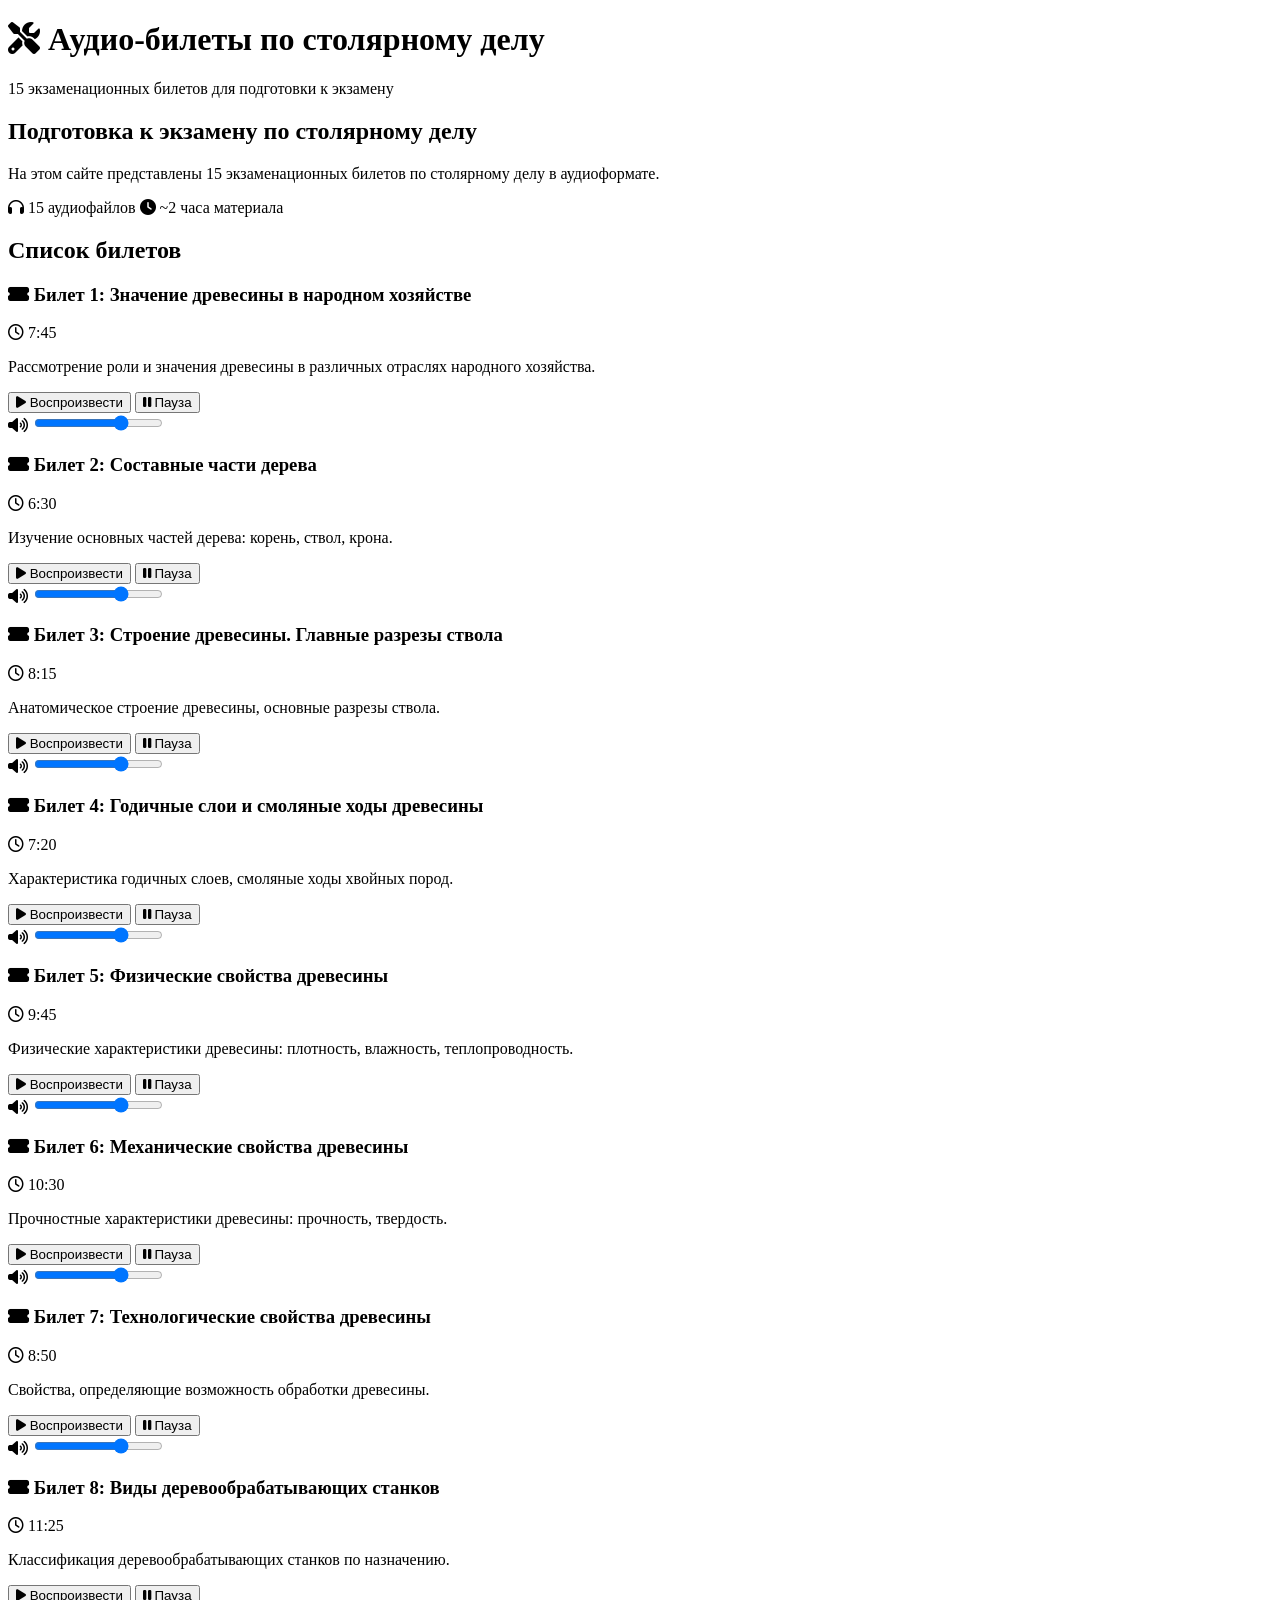
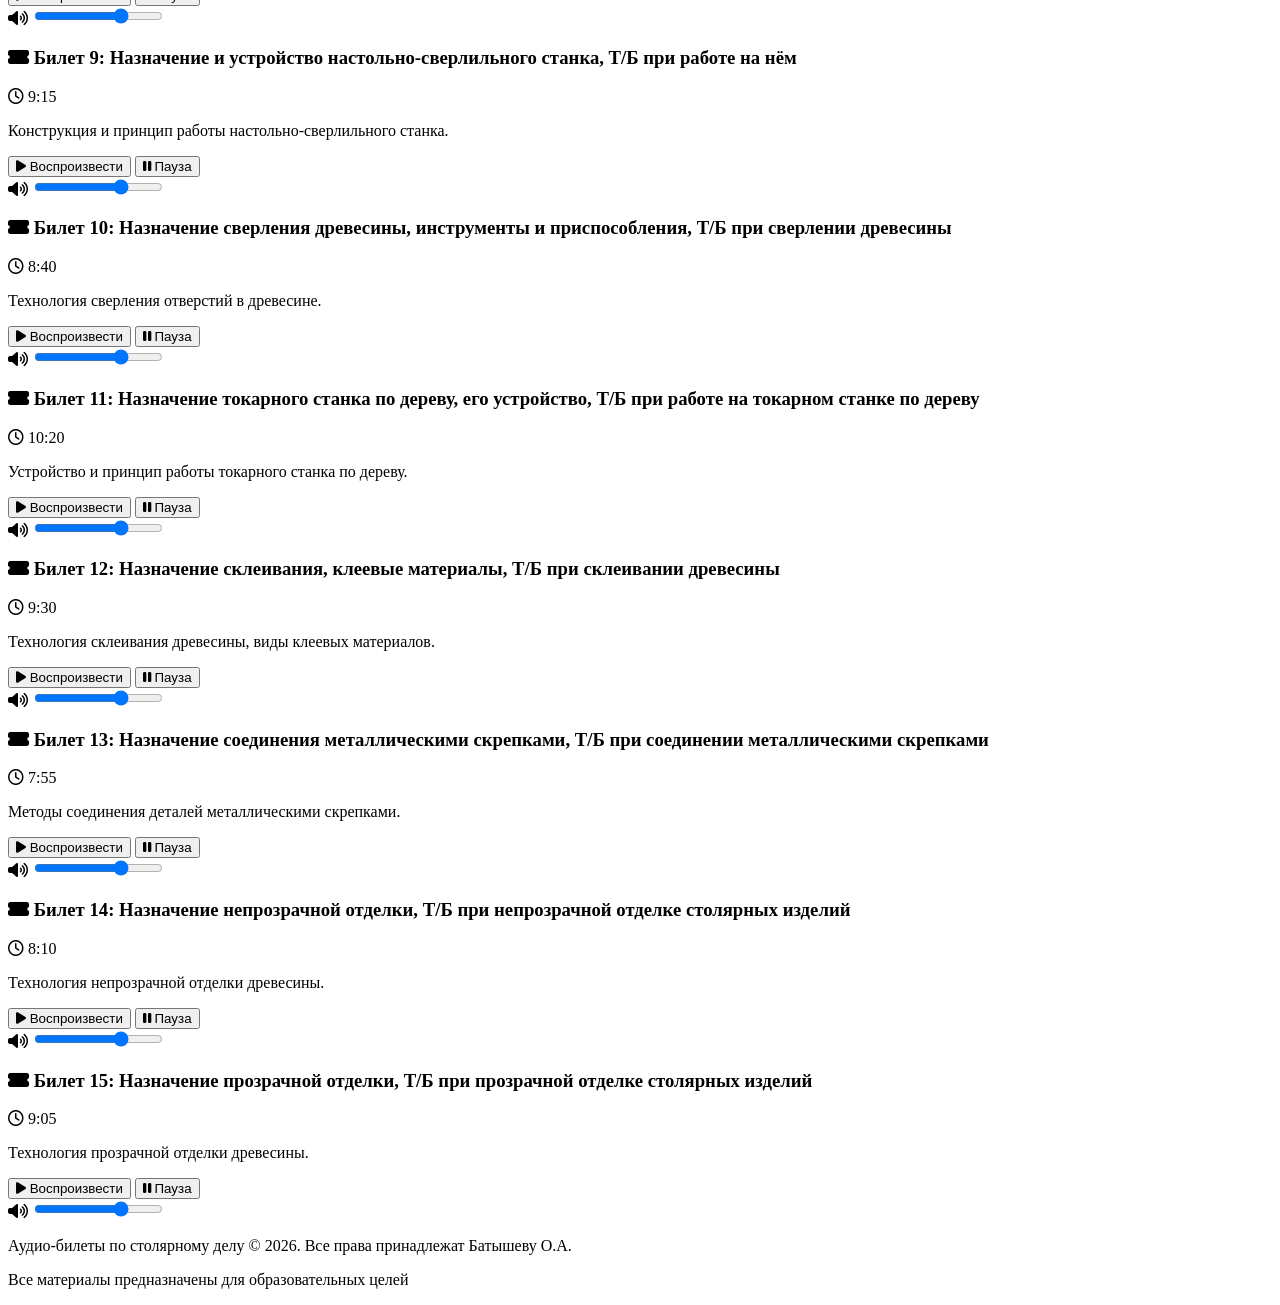
==== audio_site/index.html @ 715e71ae "Update index.html" ====
<!DOCTYPE html>
<html lang="ru">
<head>
    <meta charset="UTF-8">
    <meta name="viewport" content="width=device-width, initial-scale=1.0">
    <title>Аудио-билеты по столярному делу</title>
    <link rel="stylesheet" href="..css/style.css">
    <link rel="stylesheet" href="https://cdnjs.cloudflare.com/ajax/libs/font-awesome/6.4.0/css/all.min.css">
</head>
<body class="audio-page">
    <div class="container">
        <header>
            <h1><i class="fas fa-tools"></i> Аудио-билеты по столярному делу</h1>
            <p>15 экзаменационных билетов для подготовки к экзамену</p>
        </header>

        <main>
            <section class="intro">
                <h2>Подготовка к экзамену по столярному делу</h2>
                <p>На этом сайте представлены 15 экзаменационных билетов по столярному делу в аудиоформате.</p>
                <div class="stats">
                    <span><i class="fas fa-headphones"></i> 15 аудиофайлов</span>
                    <span><i class="fas fa-clock"></i> ~2 часа материала</span>
                </div>
            </section>

            <section class="tickets-list">
                <h2>Список билетов</h2>
                <div id="tickets-container">
                    <!-- Билеты будут загружены через JavaScript -->
                </div>
            </section>
        </main>

        <footer>
            <p>Аудио-билеты по столярному делу &copy; 2026. Все права принадлежат Батышеву О.А.</p>
            <p>Все материалы предназначены для образовательных целей</p>
        </footer>
    </div>

    <script src="js/main.js"></script>
</body>
</html>
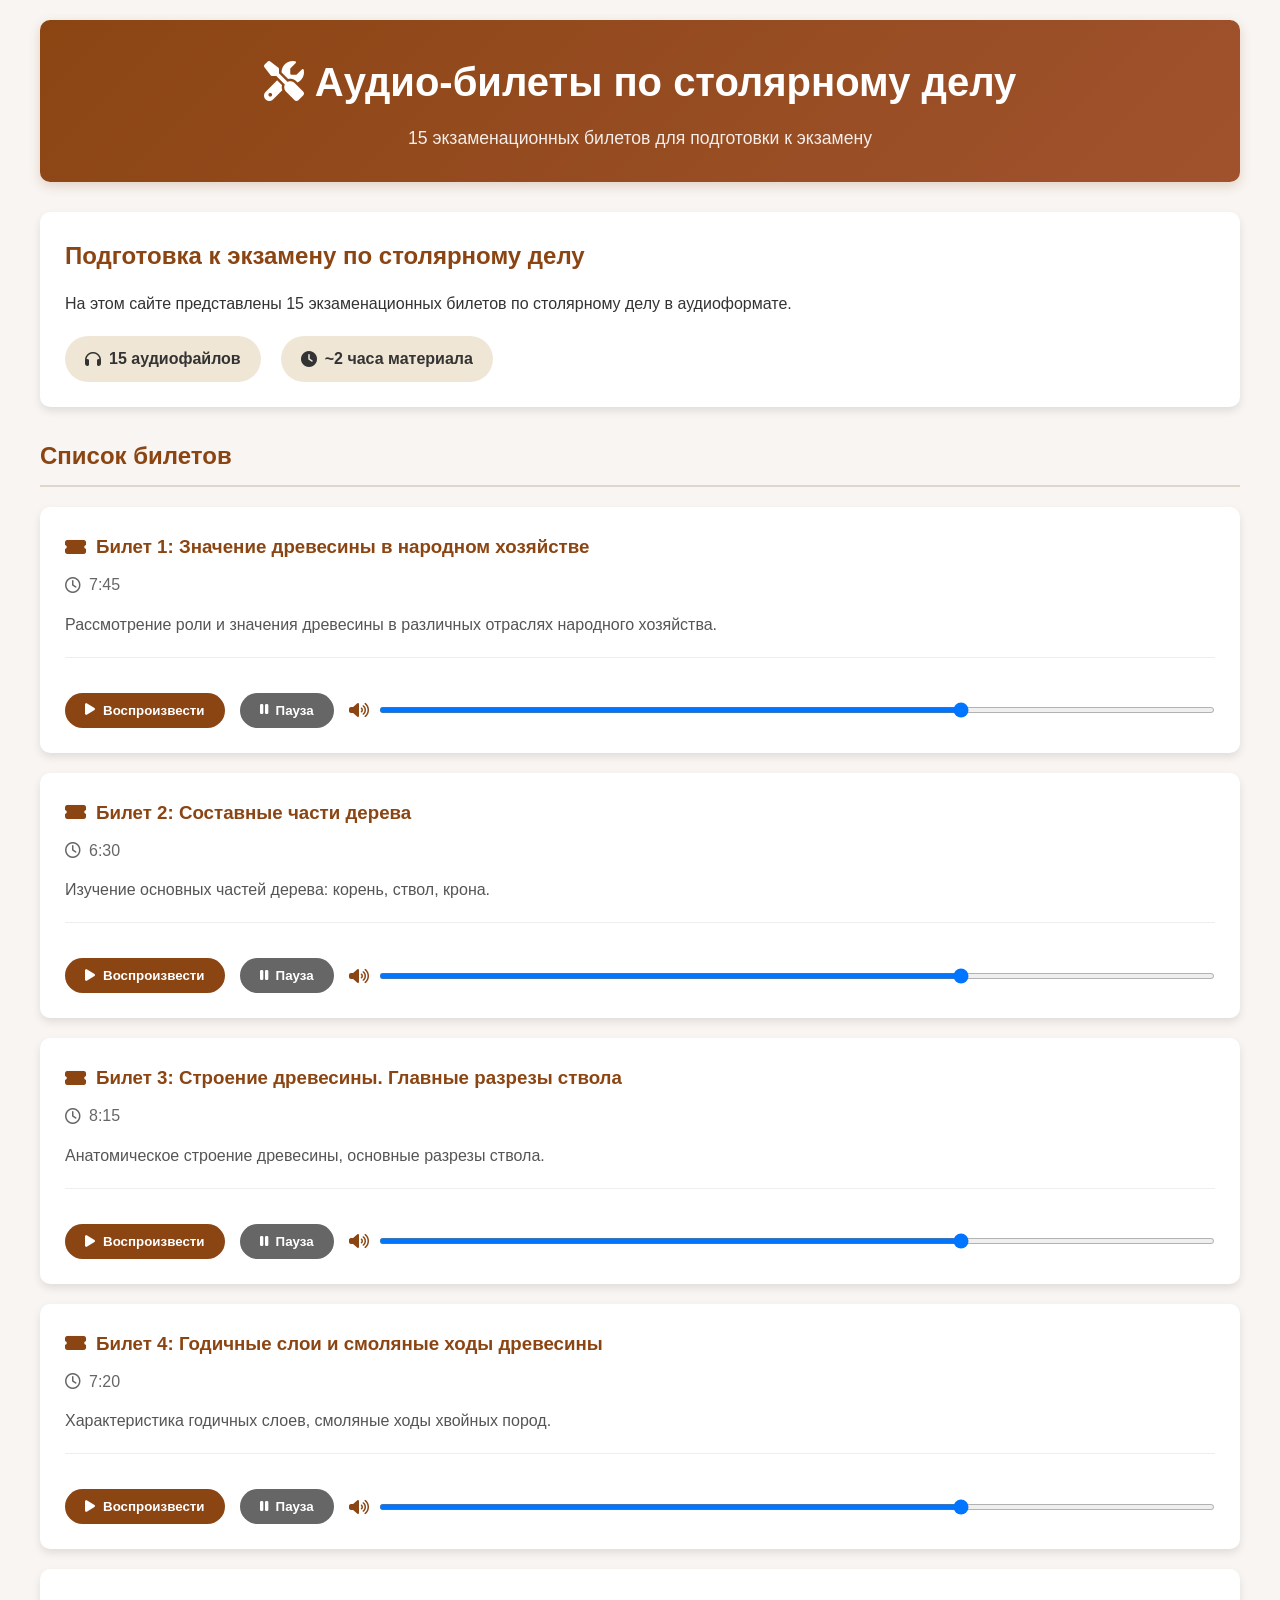
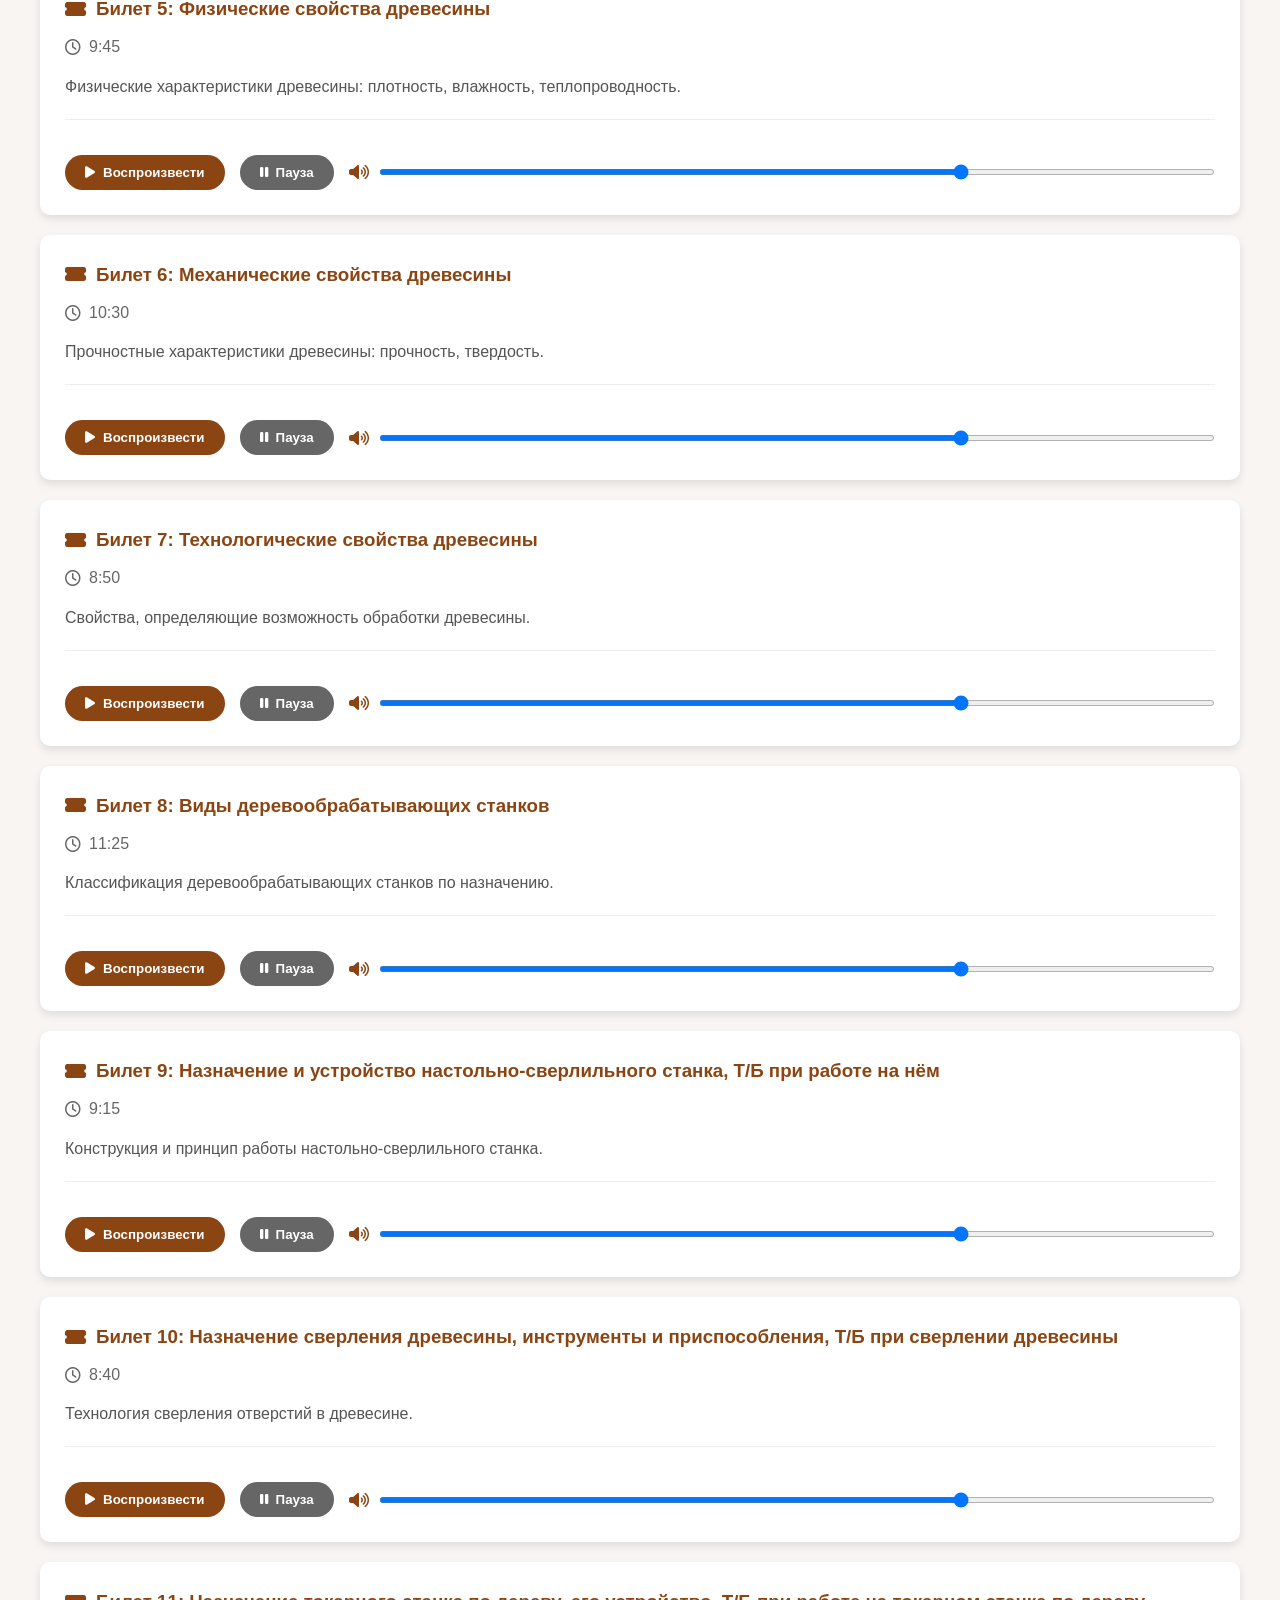
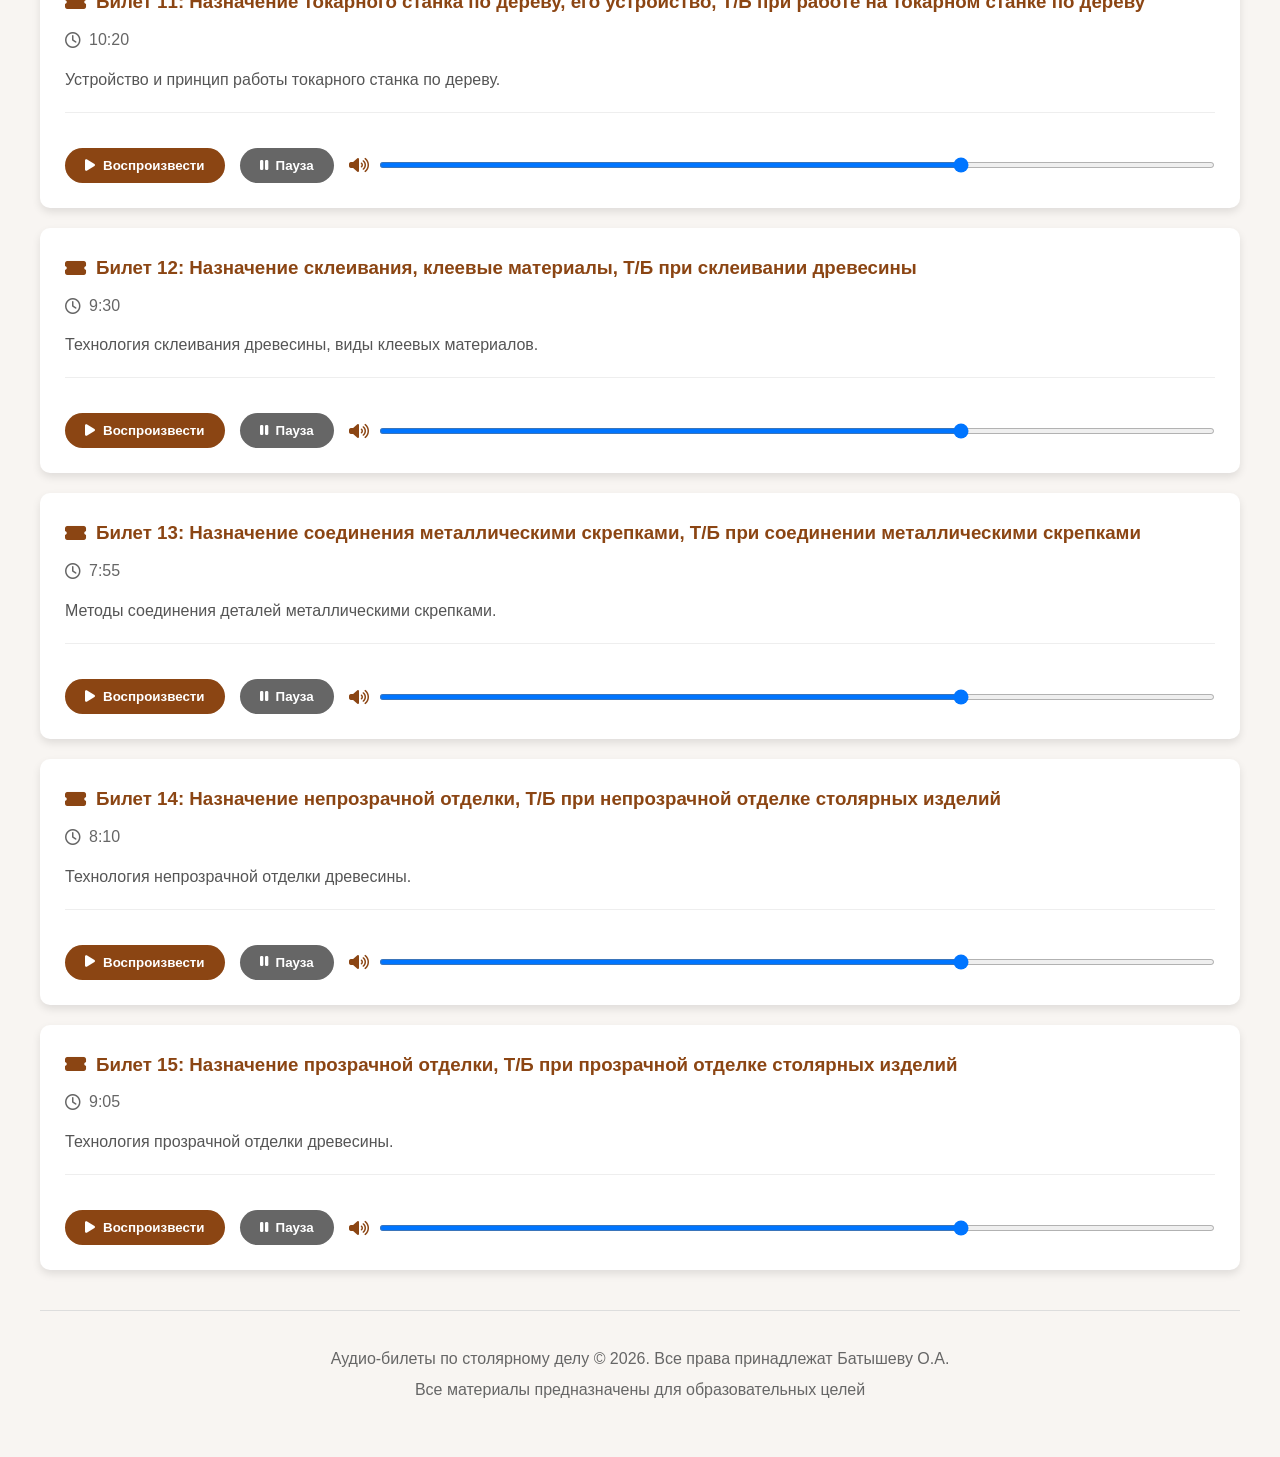
==== commit 32f962dc: "Update index.html" ====
--- a/audio_site/index.html
+++ b/audio_site/index.html
@@ -4,10 +4,10 @@
     <meta charset="UTF-8">
     <meta name="viewport" content="width=device-width, initial-scale=1.0">
     <title>Аудио-билеты по столярному делу</title>
-    <link rel="stylesheet" href="..css/style.css">
+    <link rel="stylesheet" href="css/style.css">
     <link rel="stylesheet" href="https://cdnjs.cloudflare.com/ajax/libs/font-awesome/6.4.0/css/all.min.css">
 </head>
-<body class="audio-page">
+<body>
     <div class="container">
         <header>
             <h1><i class="fas fa-tools"></i> Аудио-билеты по столярному делу</h1>
--- a/audio_site/css/style.css
+++ b/audio_site/css/style.css
@@ -0,0 +1,209 @@
+/* Основные стили */
+* {
+    margin: 0;
+    padding: 0;
+    box-sizing: border-box;
+}
+
+body {
+    font-family: 'Segoe UI', Tahoma, Geneva, Verdana, sans-serif;
+    line-height: 1.6;
+    color: #333;
+    background-color: #f8f5f2;
+    padding: 20px;
+}
+
+.container {
+    max-width: 1200px;
+    margin: 0 auto;
+}
+
+/* Шапка */
+header {
+    text-align: center;
+    background: linear-gradient(135deg, #8B4513, #A0522D);
+    color: white;
+    padding: 30px;
+    border-radius: 10px;
+    margin-bottom: 30px;
+    box-shadow: 0 4px 12px rgba(139, 69, 19, 0.2);
+}
+
+header h1 {
+    font-size: 2.5rem;
+    margin-bottom: 10px;
+}
+
+header p {
+    font-size: 1.1rem;
+    opacity: 0.9;
+}
+
+/* Введение */
+.intro {
+    background: white;
+    padding: 25px;
+    border-radius: 10px;
+    margin-bottom: 30px;
+    box-shadow: 0 4px 8px rgba(0,0,0,0.1);
+}
+
+.intro h2 {
+    color: #8B4513;
+    margin-bottom: 15px;
+}
+
+.stats {
+    display: flex;
+    gap: 20px;
+    margin-top: 20px;
+}
+
+.stats span {
+    background: #f0e6d6;
+    padding: 10px 20px;
+    border-radius: 50px;
+    display: flex;
+    align-items: center;
+    gap: 8px;
+    font-weight: 600;
+}
+
+/* Список билетов */
+.tickets-list h2 {
+    color: #8B4513;
+    margin-bottom: 20px;
+    padding-bottom: 10px;
+    border-bottom: 2px solid #e0d6cc;
+}
+
+.ticket {
+    background: white;
+    border-radius: 10px;
+    padding: 25px;
+    margin-bottom: 20px;
+    box-shadow: 0 4px 8px rgba(0,0,0,0.1);
+    transition: transform 0.3s, box-shadow 0.3s;
+}
+
+.ticket:hover {
+    transform: translateY(-5px);
+    box-shadow: 0 6px 15px rgba(0,0,0,0.15);
+}
+
+.ticket h3 {
+    color: #8B4513;
+    margin-bottom: 10px;
+    display: flex;
+    align-items: center;
+    gap: 10px;
+}
+
+.ticket .duration {
+    color: #666;
+    margin-bottom: 15px;
+    display: flex;
+    align-items: center;
+    gap: 8px;
+}
+
+.ticket p {
+    color: #555;
+    margin-bottom: 20px;
+    line-height: 1.5;
+}
+
+/* Аудиоплеер */
+.audio-player {
+    margin-top: 20px;
+    padding-top: 20px;
+    border-top: 1px solid #eee;
+}
+
+audio {
+    width: 100%;
+    border-radius: 5px;
+}
+
+/* Контролы */
+.controls {
+    display: flex;
+    gap: 15px;
+    margin-top: 15px;
+    flex-wrap: wrap;
+}
+
+.control-btn {
+    padding: 10px 20px;
+    border: none;
+    border-radius: 50px;
+    background: #8B4513;
+    color: white;
+    cursor: pointer;
+    display: flex;
+    align-items: center;
+    gap: 8px;
+    font-weight: 600;
+    transition: background 0.3s;
+}
+
+.control-btn:hover {
+    background: #A0522D;
+}
+
+.control-btn.pause {
+    background: #666;
+}
+
+.volume-control {
+    display: flex;
+    align-items: center;
+    gap: 10px;
+    flex: 1;
+    min-width: 200px;
+}
+
+.volume-control i {
+    color: #8B4513;
+}
+
+.volume-control input {
+    flex: 1;
+    height: 6px;
+    border-radius: 3px;
+    background: #e0e0e0;
+    outline: none;
+}
+
+/* Футер */
+footer {
+    text-align: center;
+    padding: 30px;
+    margin-top: 40px;
+    color: #666;
+    border-top: 1px solid #ddd;
+}
+
+footer p {
+    margin: 5px 0;
+}
+
+/* Адаптивность */
+@media (max-width: 768px) {
+    header h1 {
+        font-size: 2rem;
+    }
+    
+    .stats {
+        flex-direction: column;
+        gap: 10px;
+    }
+    
+    .controls {
+        flex-direction: column;
+    }
+    
+    .volume-control {
+        width: 100%;
+    }
+}
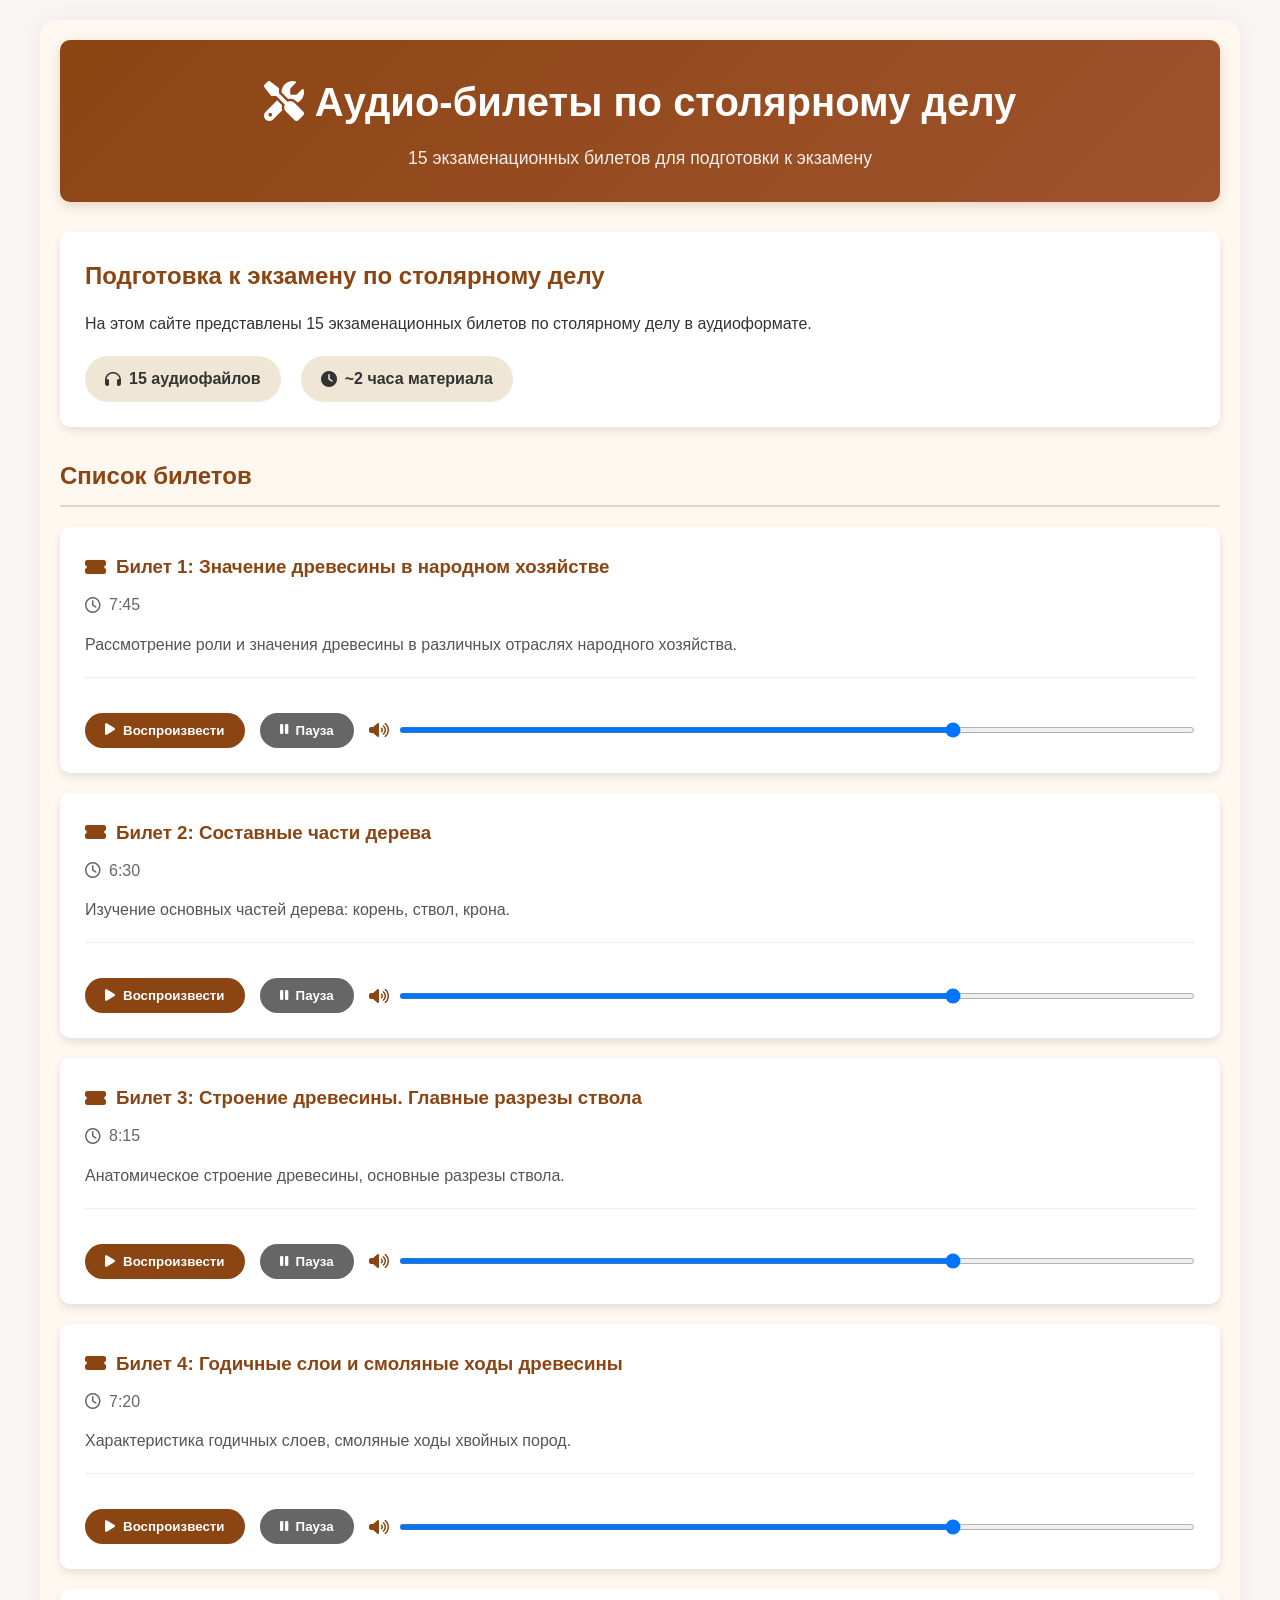
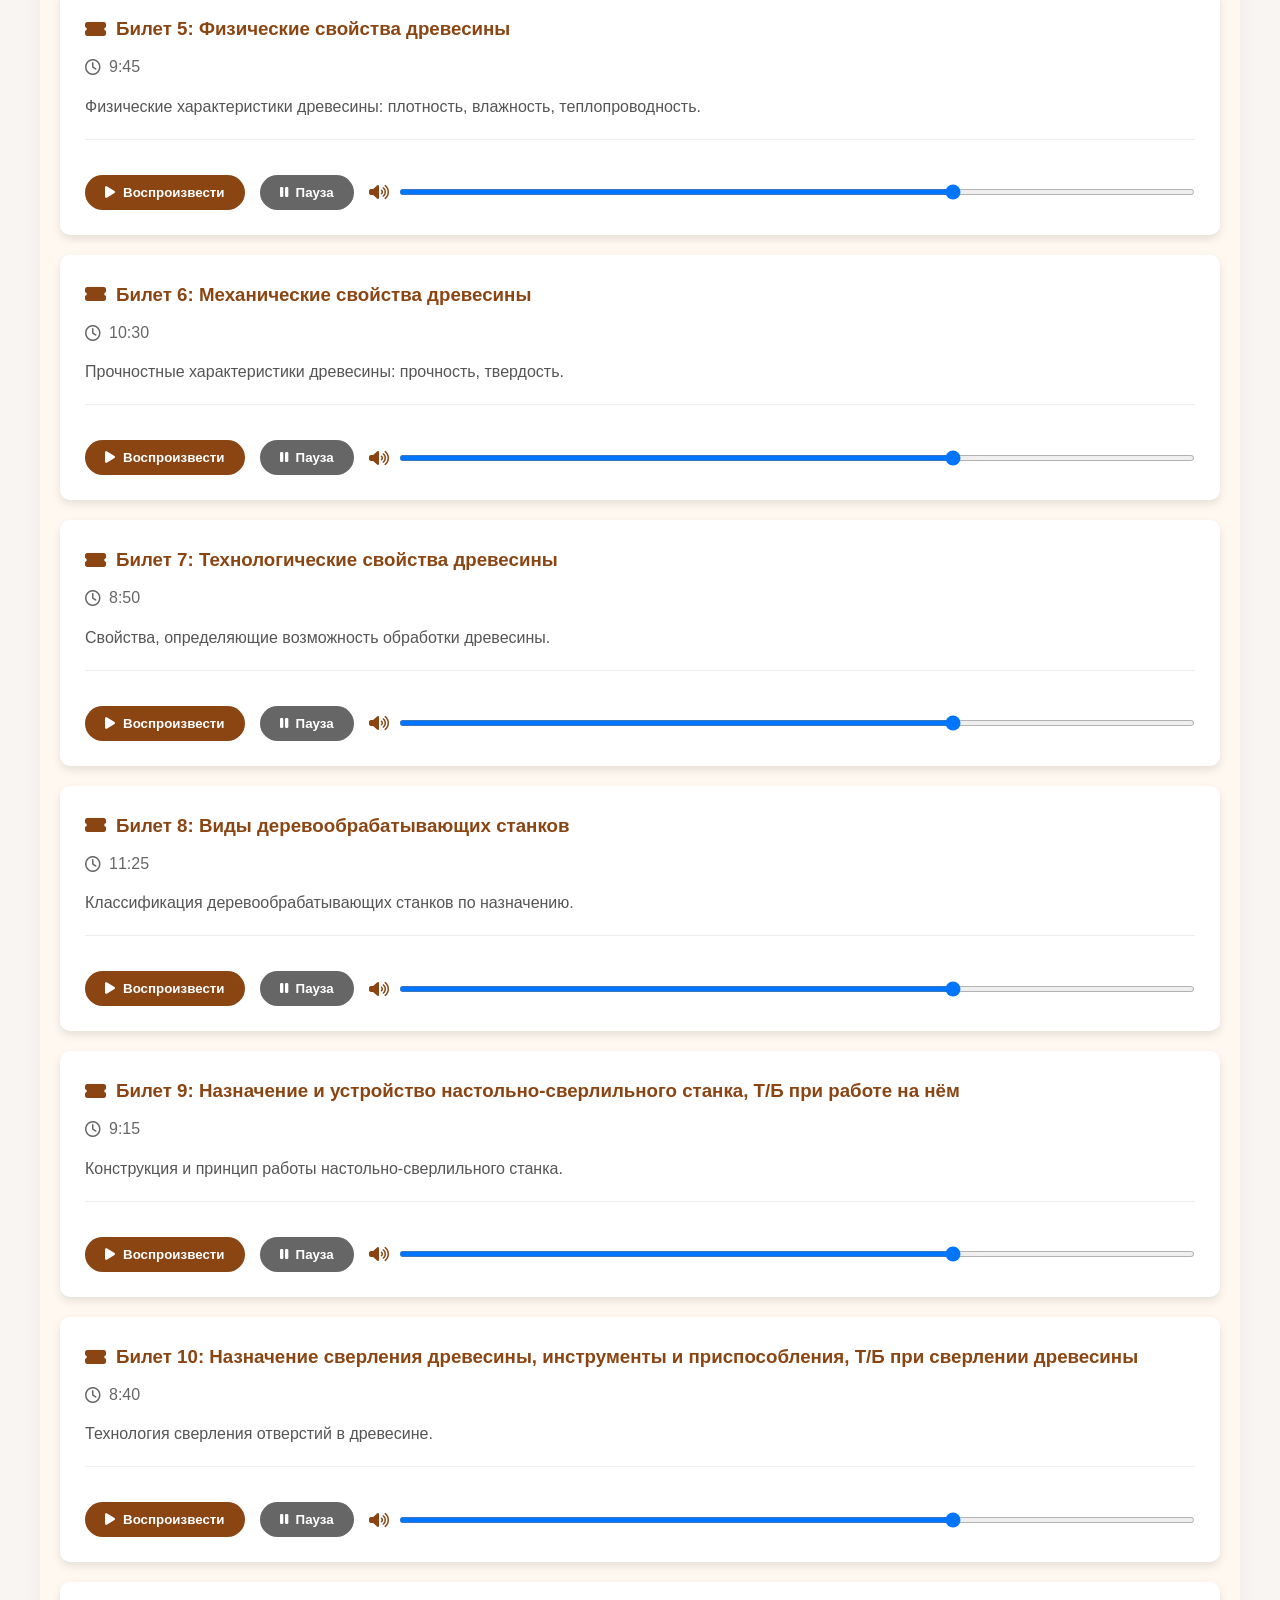
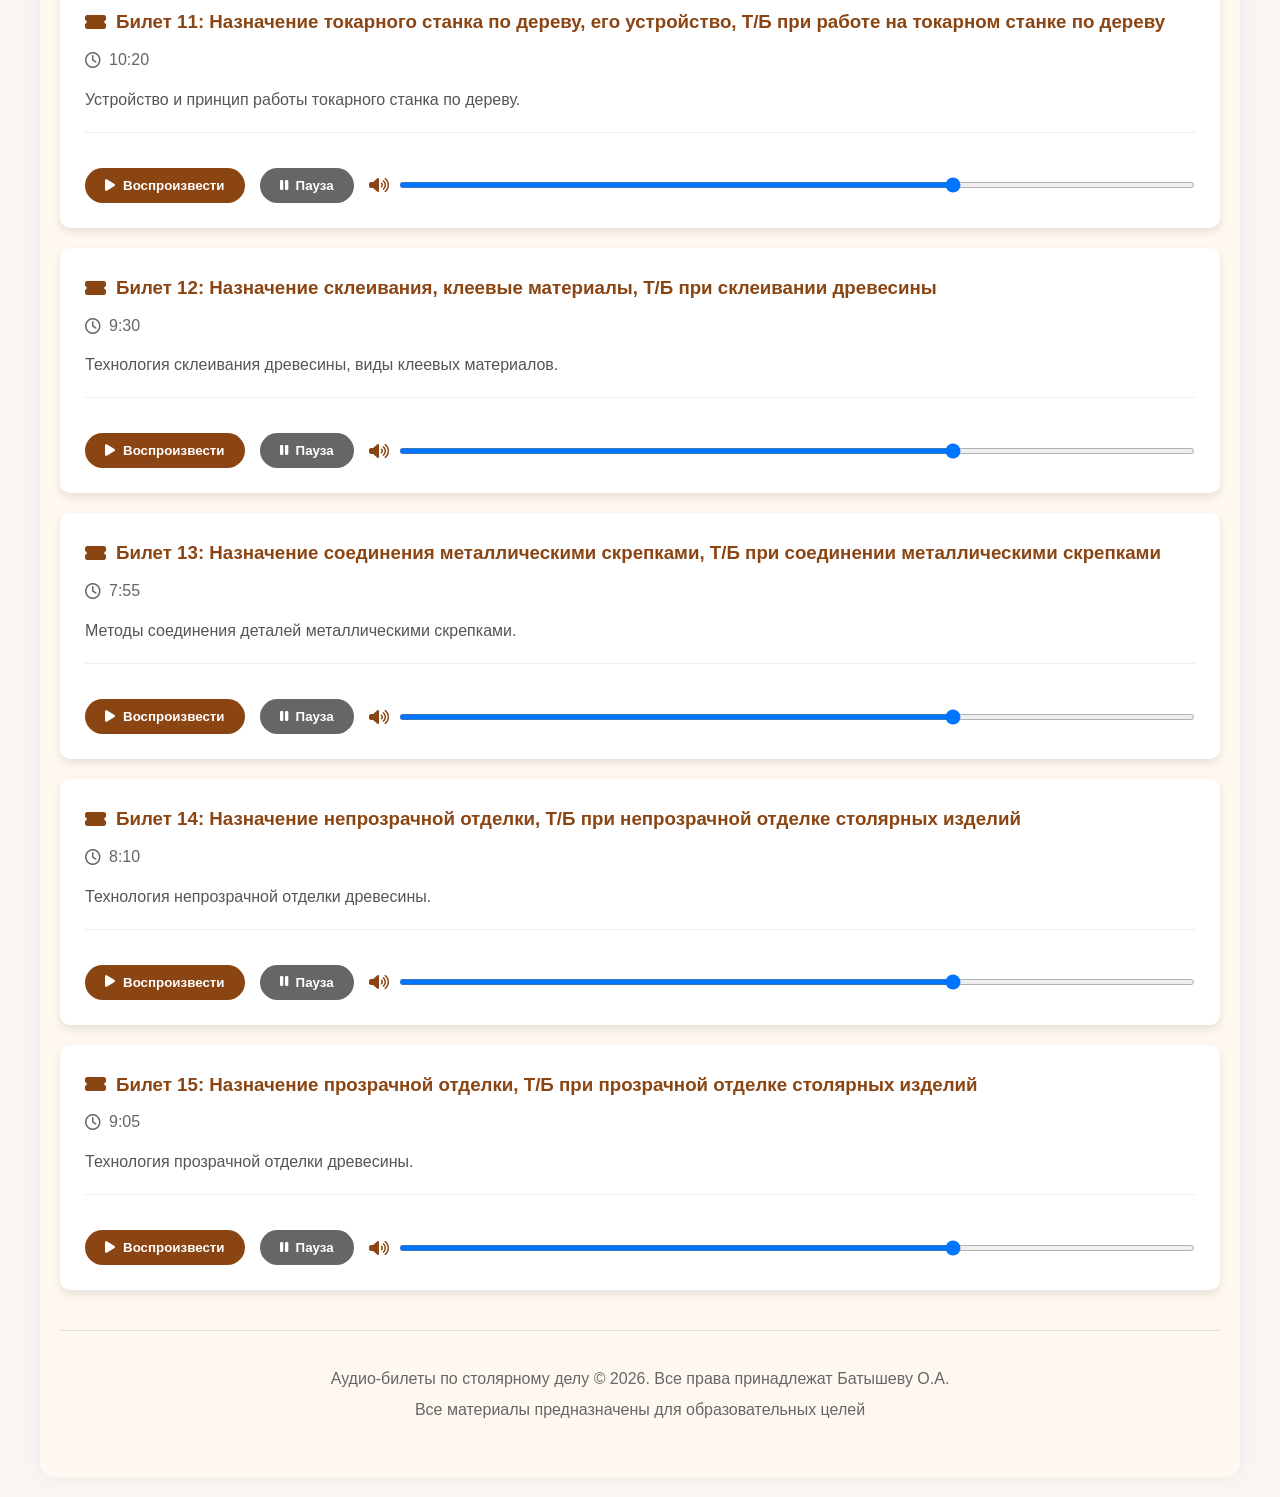
==== commit 9b6bbd16: "Update index.html" ====
--- a/audio_site/index.html
+++ b/audio_site/index.html
@@ -39,5 +39,6 @@
     </div>
 
     <script src="js/main.js"></script>
+    <script src="../script.js" defer></script>
 </body>
 </html>
--- a/audio_site/css/style.css
+++ b/audio_site/css/style.css
@@ -11,11 +11,47 @@
     color: #333;
     background-color: #f8f5f2;
     padding: 20px;
-}
-
+    position: relative;
+}
+
+/* ========== ФОН СТРАНИЦЫ (полупрозрачный слой) ========== */
+body::before {
+    content: '';
+    position: fixed;
+    top: 0;
+    left: 0;
+    width: 100%;
+    height: 100%;
+    background-size: cover;
+    background-position: center;
+    background-attachment: fixed;
+    opacity: 0.2;                 /* прозрачность, чтобы текст был читаем */
+    z-index: -2;
+    pointer-events: none;
+}
+
+/* Основной фон для страницы аудио */
+body.audio-page::before {
+    background-image: url('/main-portal/assets/backgrounds/audio-bg.jpg');
+}
+
+/* Облегчённая версия для мобильных устройств */
+@media (max-width: 768px) {
+    body.audio-page::before {
+        background-image: url('/main-portal/assets/backgrounds/audio-bg-mobile.jpg');
+    }
+}
+
+/* ========== ОСТАЛЬНЫЕ СТИЛИ (без изменений) ========== */
 .container {
     max-width: 1200px;
     margin: 0 auto;
+    position: relative;
+    z-index: 1;
+    background-color: rgba(255, 248, 240, 0.85); /* полупрозрачная подложка для улучшения читаемости */
+    padding: 20px;
+    border-radius: 15px;
+    box-shadow: 0 0 20px rgba(0,0,0,0.05);
 }
 
 /* Шапка */
@@ -206,4 +242,8 @@
     .volume-control {
         width: 100%;
     }
-}+    
+    .container {
+        padding: 15px;
+    }
+}
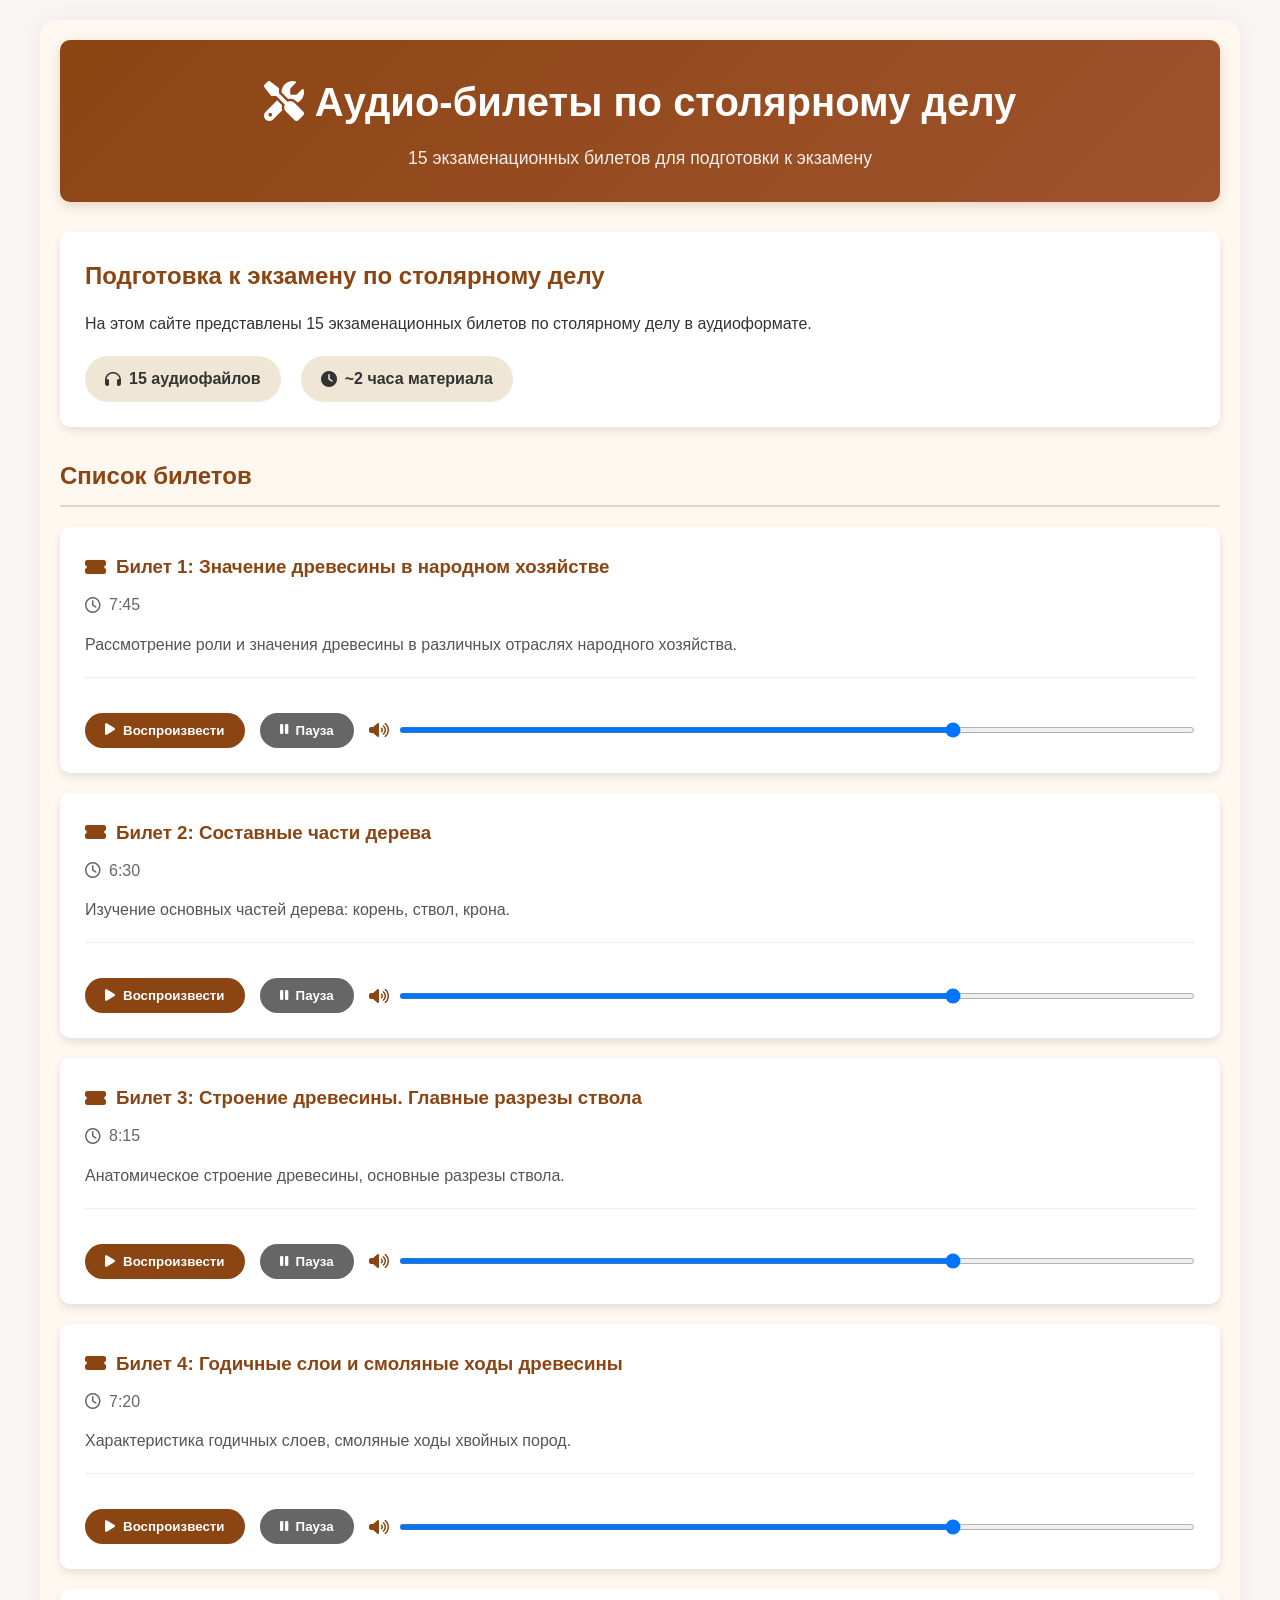
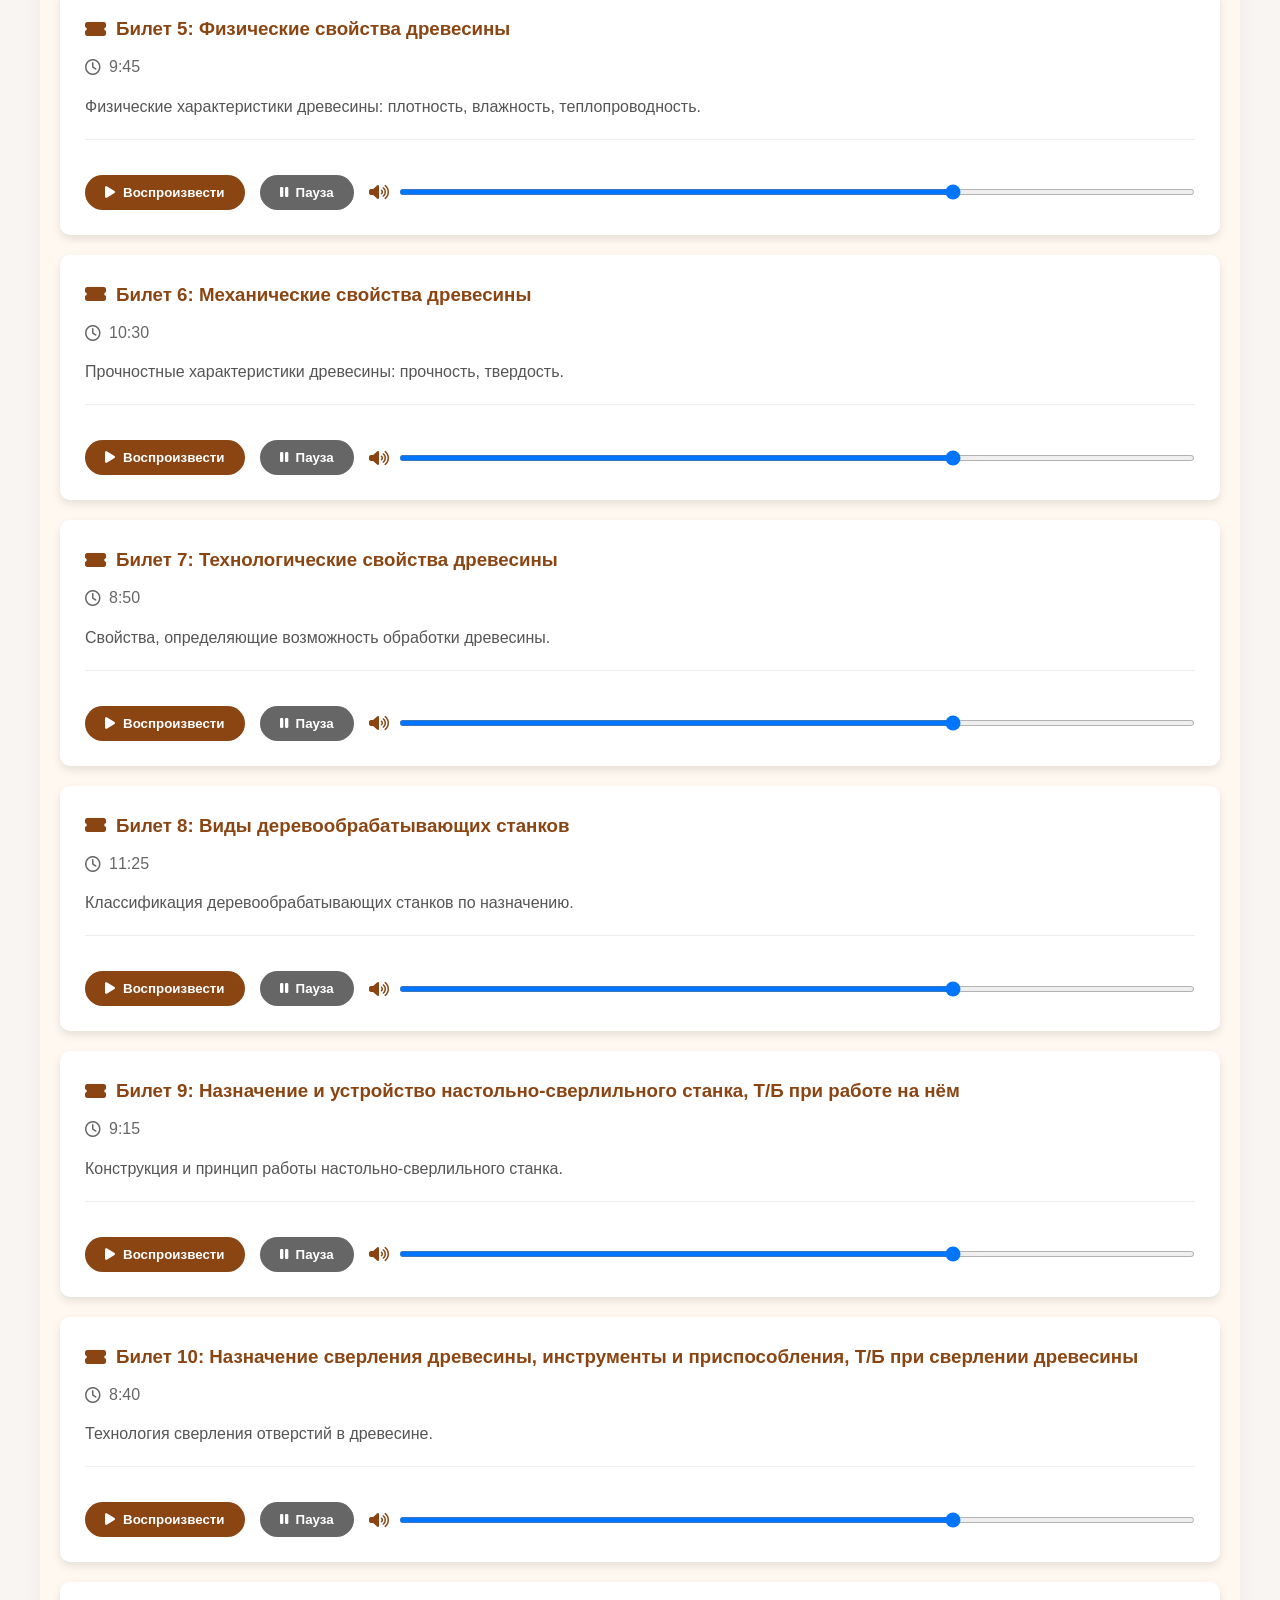
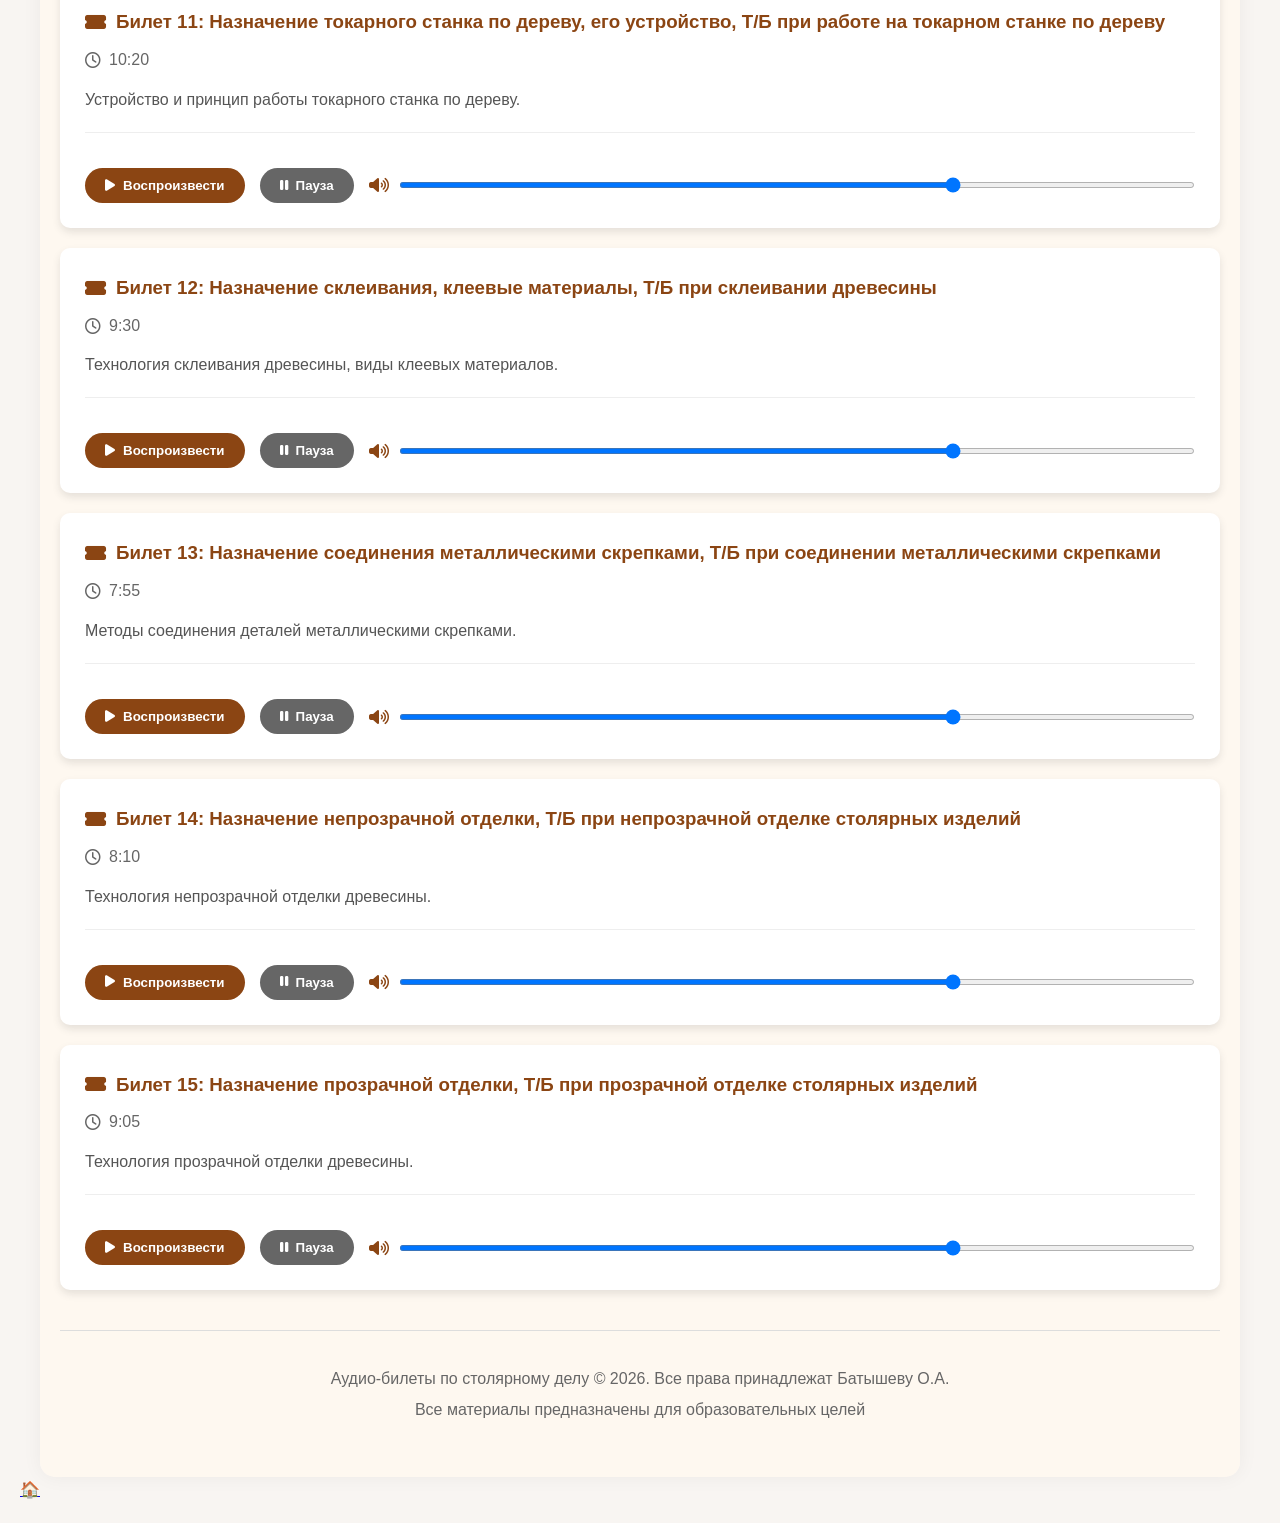
==== commit 28c657c8: "Update index.html" ====
--- a/audio_site/index.html
+++ b/audio_site/index.html
@@ -40,5 +40,6 @@
 
     <script src="js/main.js"></script>
     <script src="../script.js" defer></script>
+<a href="/main-portal/index.html" class="floating-home-btn" title="На главную">🏠</a>
 </body>
 </html>
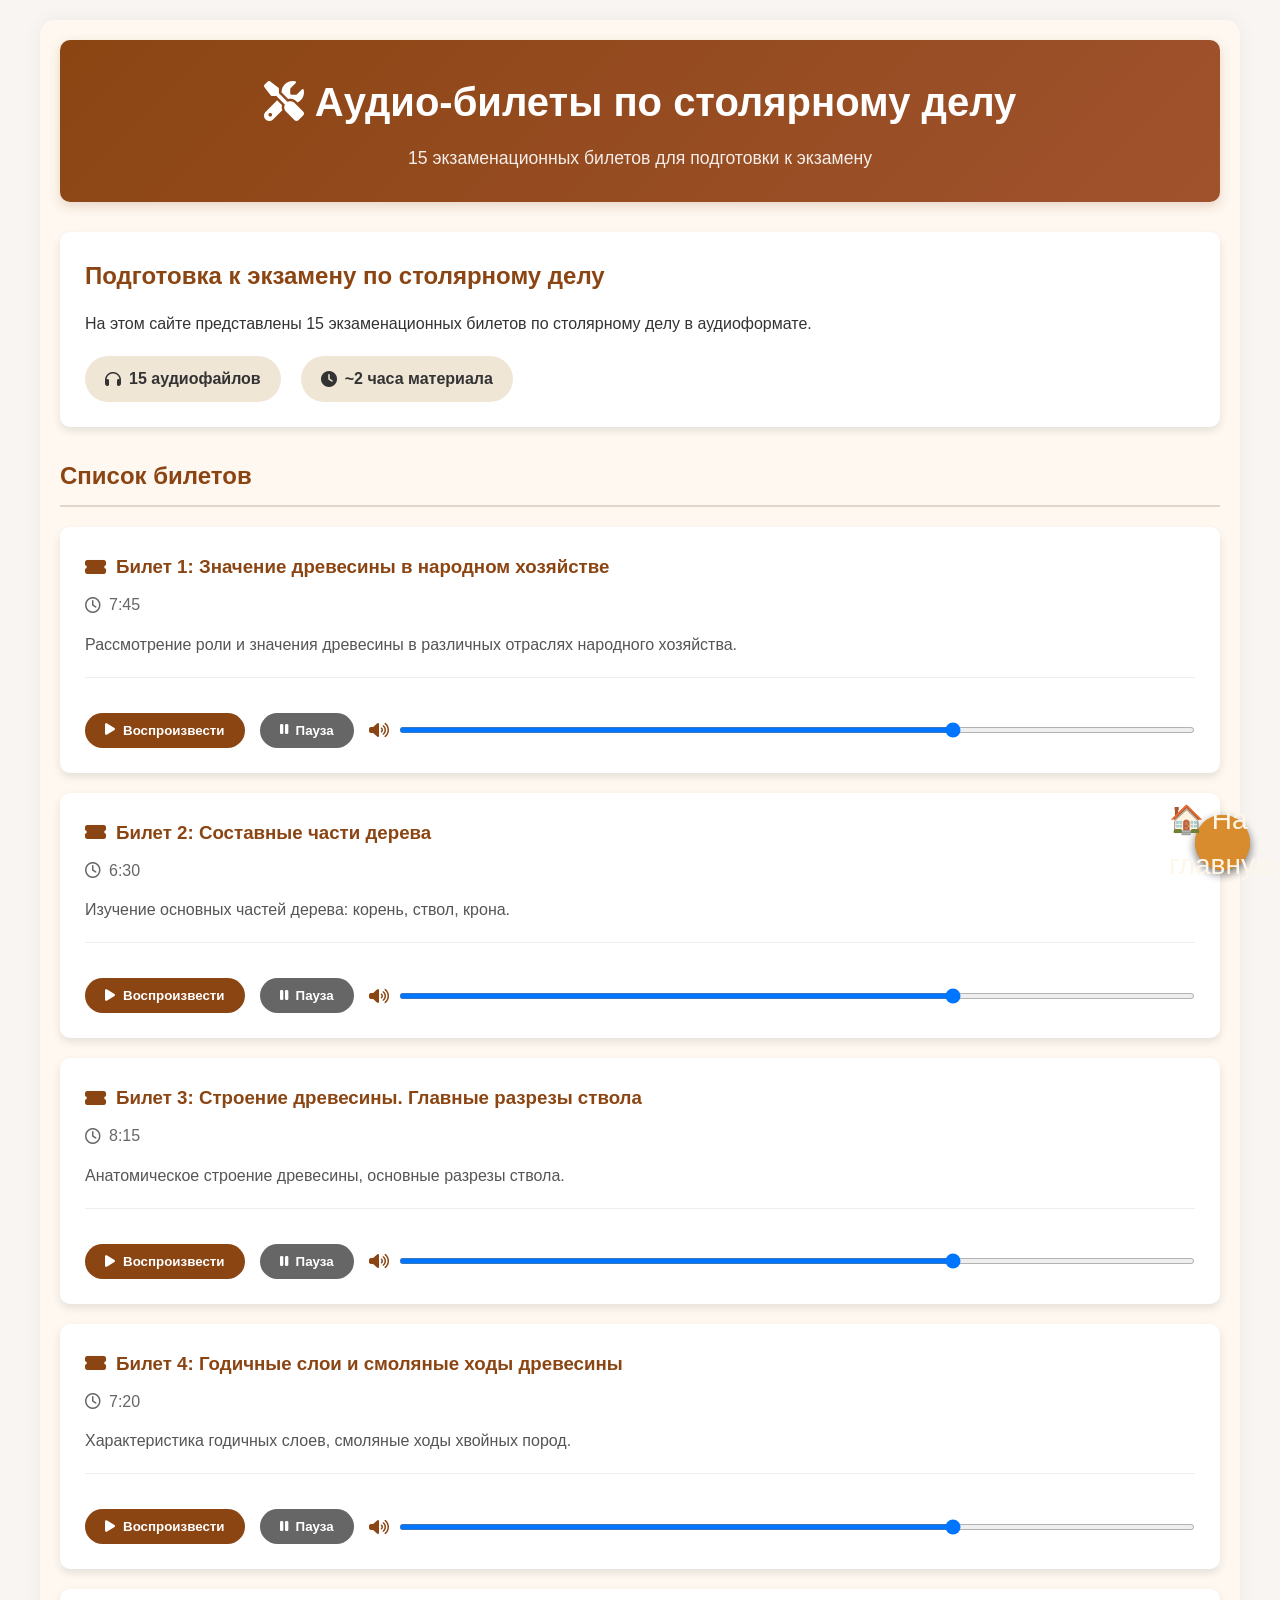
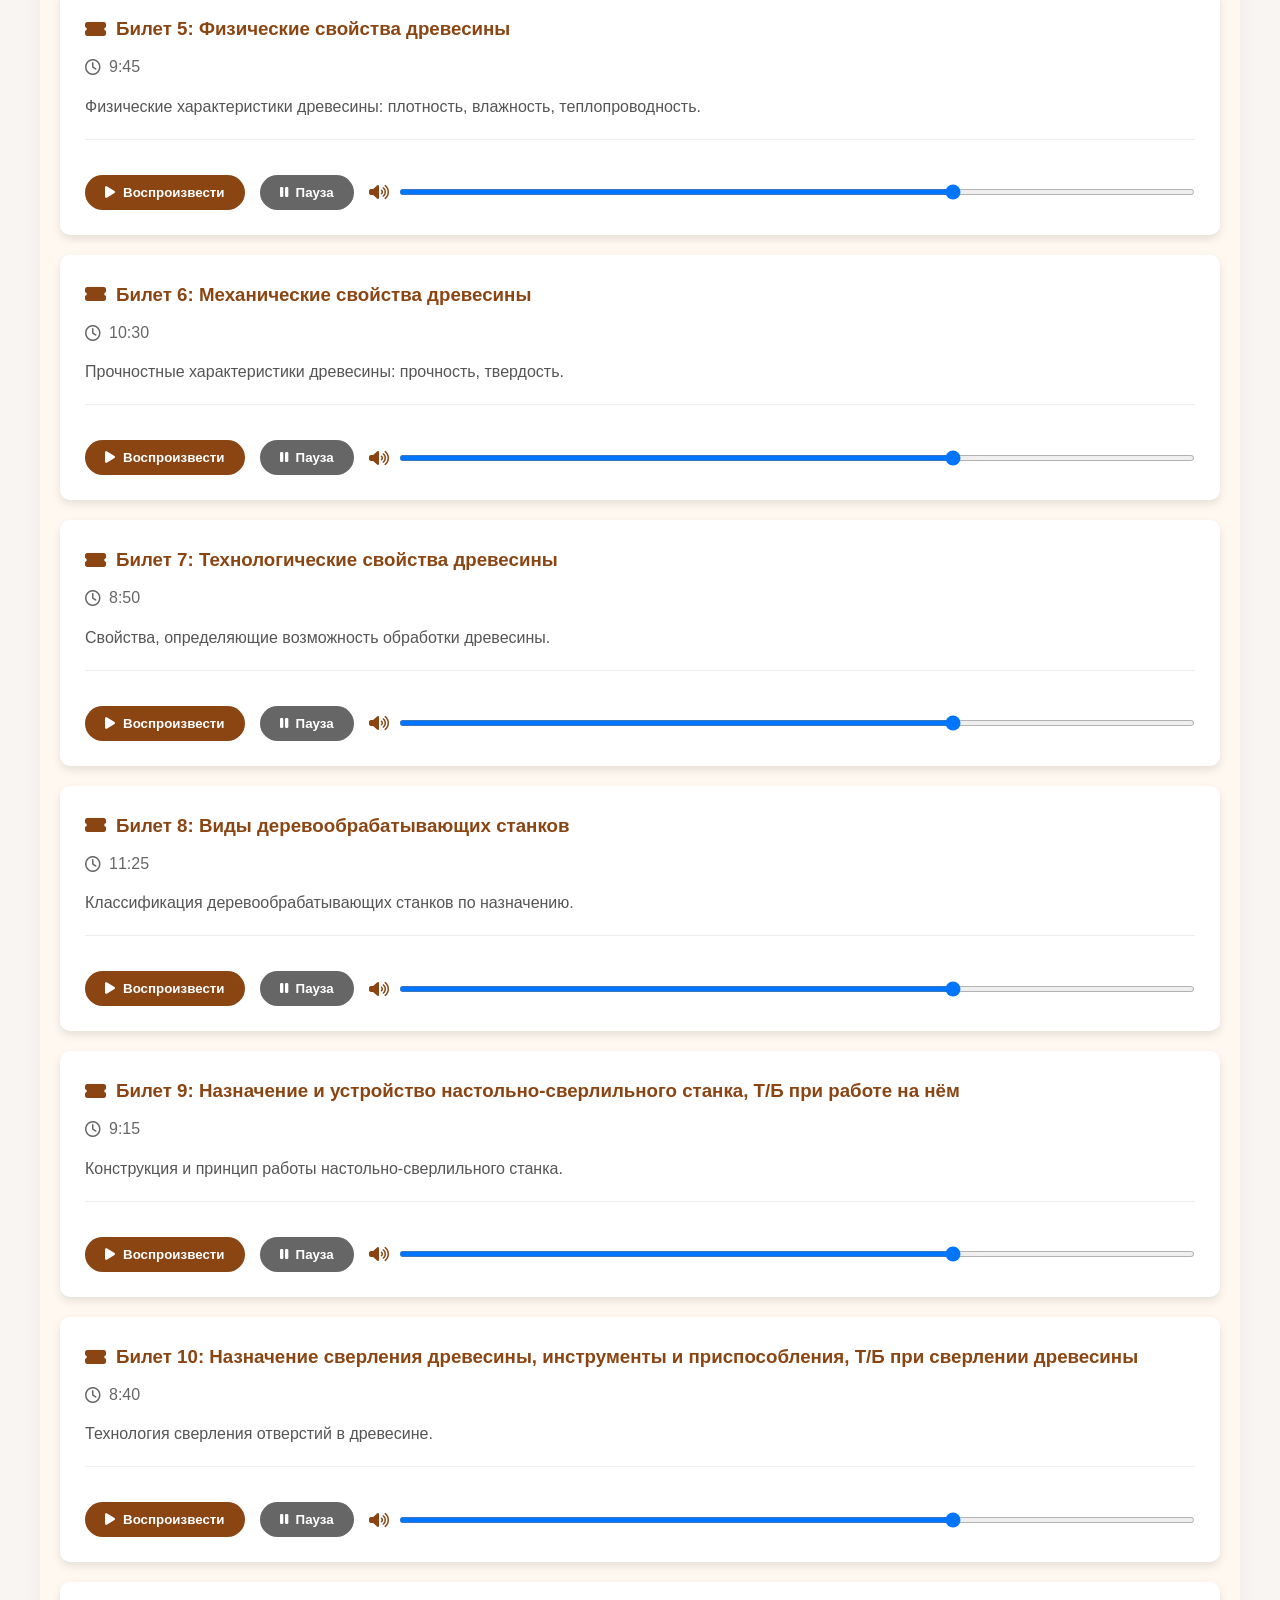
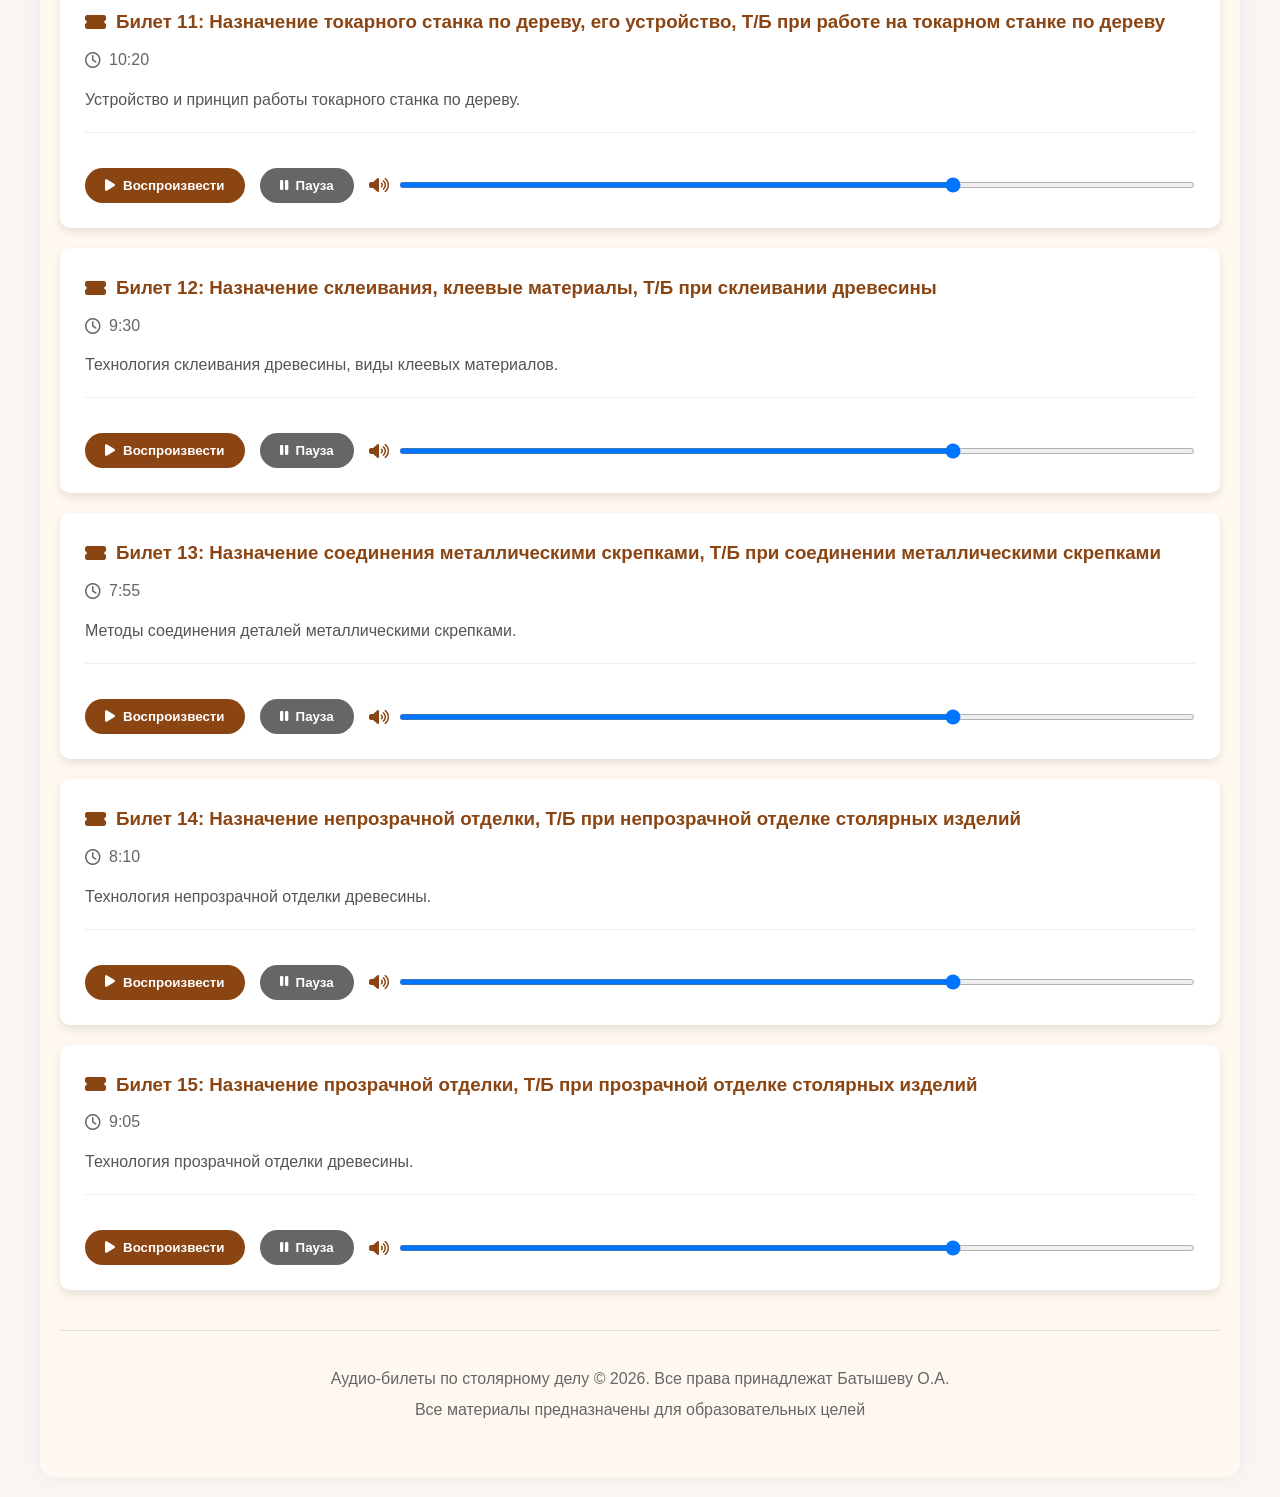
==== commit 0ea5d76f: "Update index.html" ====
--- a/audio_site/index.html
+++ b/audio_site/index.html
@@ -41,5 +41,6 @@
     <script src="js/main.js"></script>
     <script src="../script.js" defer></script>
 <a href="/main-portal/index.html" class="floating-home-btn" title="На главную">🏠</a>
+   <a href="/main-portal/index.html" class="floating-home-btn">🏠 На главную</a> 
 </body>
 </html>
--- a/audio_site/css/style.css
+++ b/audio_site/css/style.css
@@ -247,3 +247,37 @@
         padding: 15px;
     }
 }
+/* Плавающая кнопка "На главную" */
+.floating-home-btn {
+    position: fixed;
+    bottom: 30px;
+    right: 30px;
+    background-color: #D98C2E;
+    color: #FEF6E9;
+    font-size: 28px;
+    width: 55px;
+    height: 55px;
+    display: flex;
+    align-items: center;
+    justify-content: center;
+    border-radius: 50%;
+    text-decoration: none;
+    box-shadow: 0 4px 10px rgba(0, 0, 0, 0.3);
+    transition: background-color 0.2s, transform 0.2s;
+    z-index: 1000;
+}
+.floating-home-btn:hover {
+    background-color: #C1A585;
+    transform: scale(1.05);
+}
+
+/* Адаптация для мобильных */
+@media (max-width: 768px) {
+    .floating-home-btn {
+        bottom: 20px;
+        right: 20px;
+        width: 45px;
+        height: 45px;
+        font-size: 22px;
+    }
+}
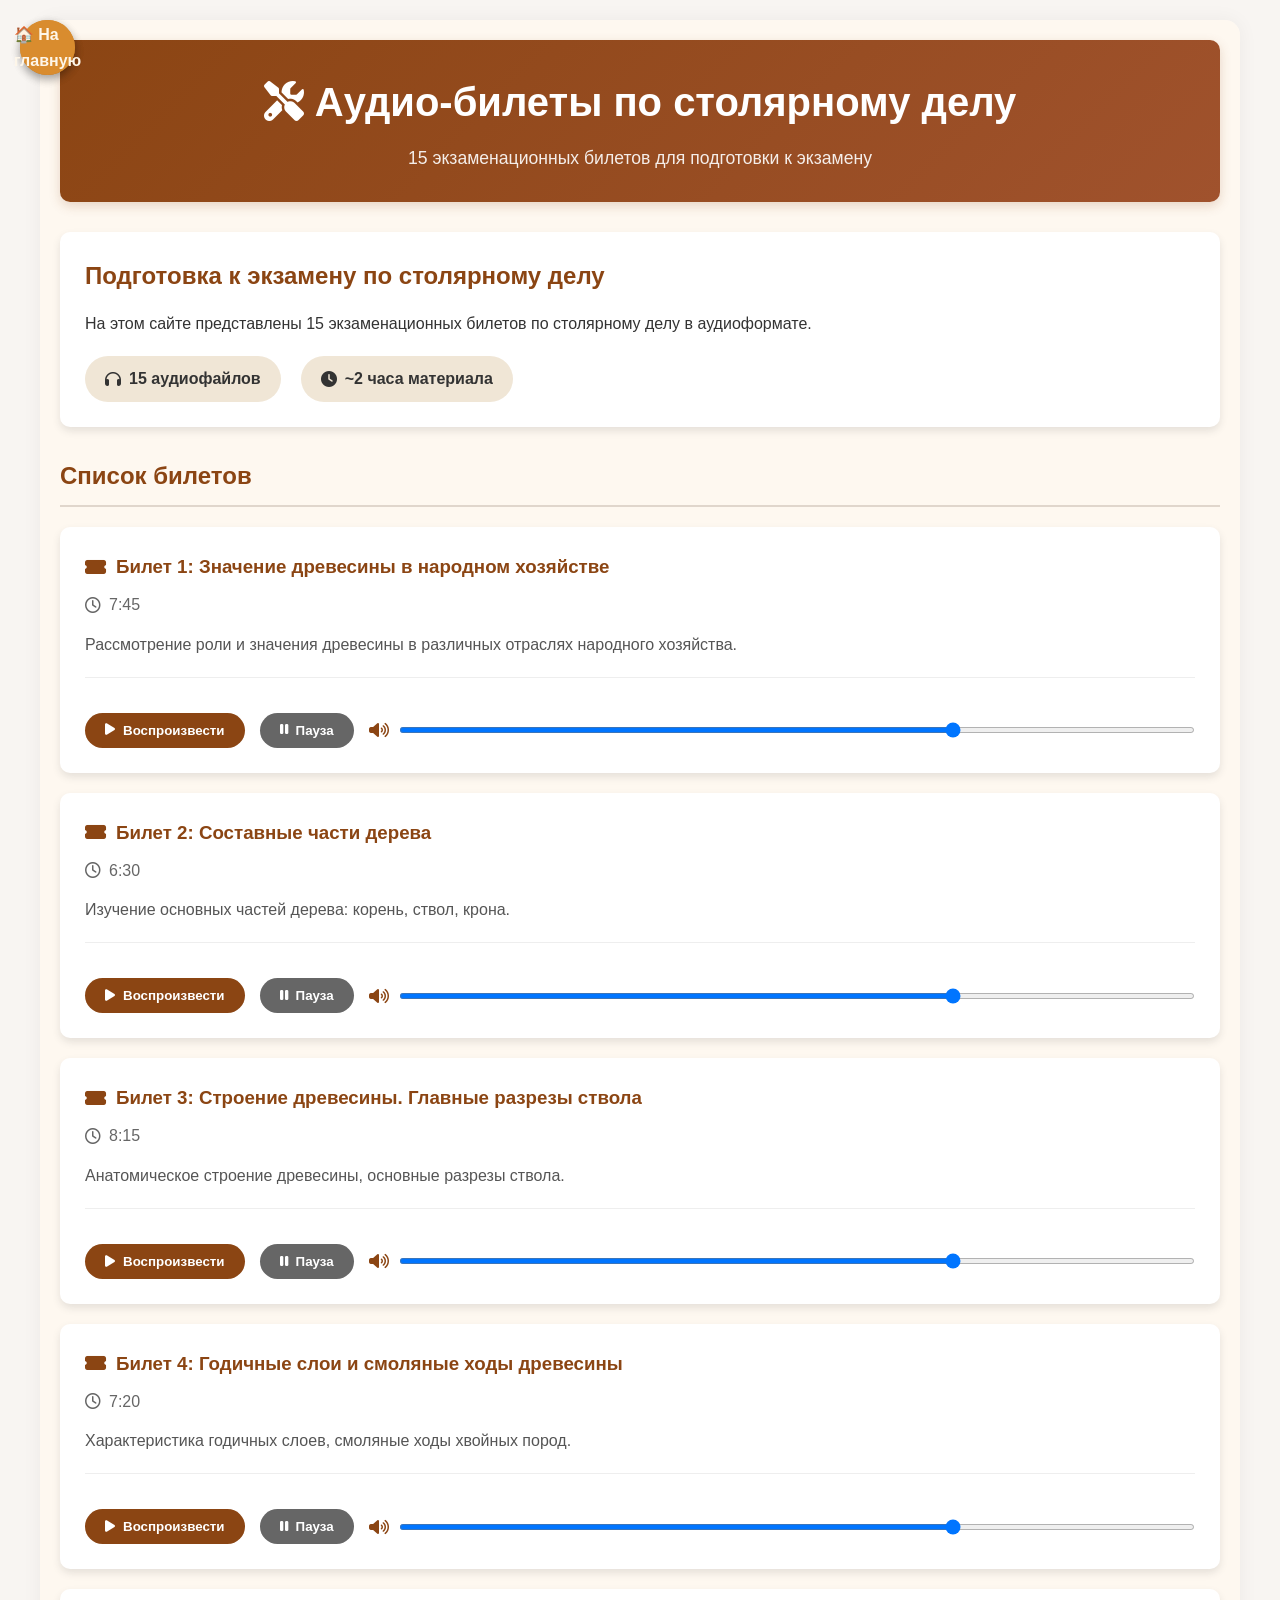
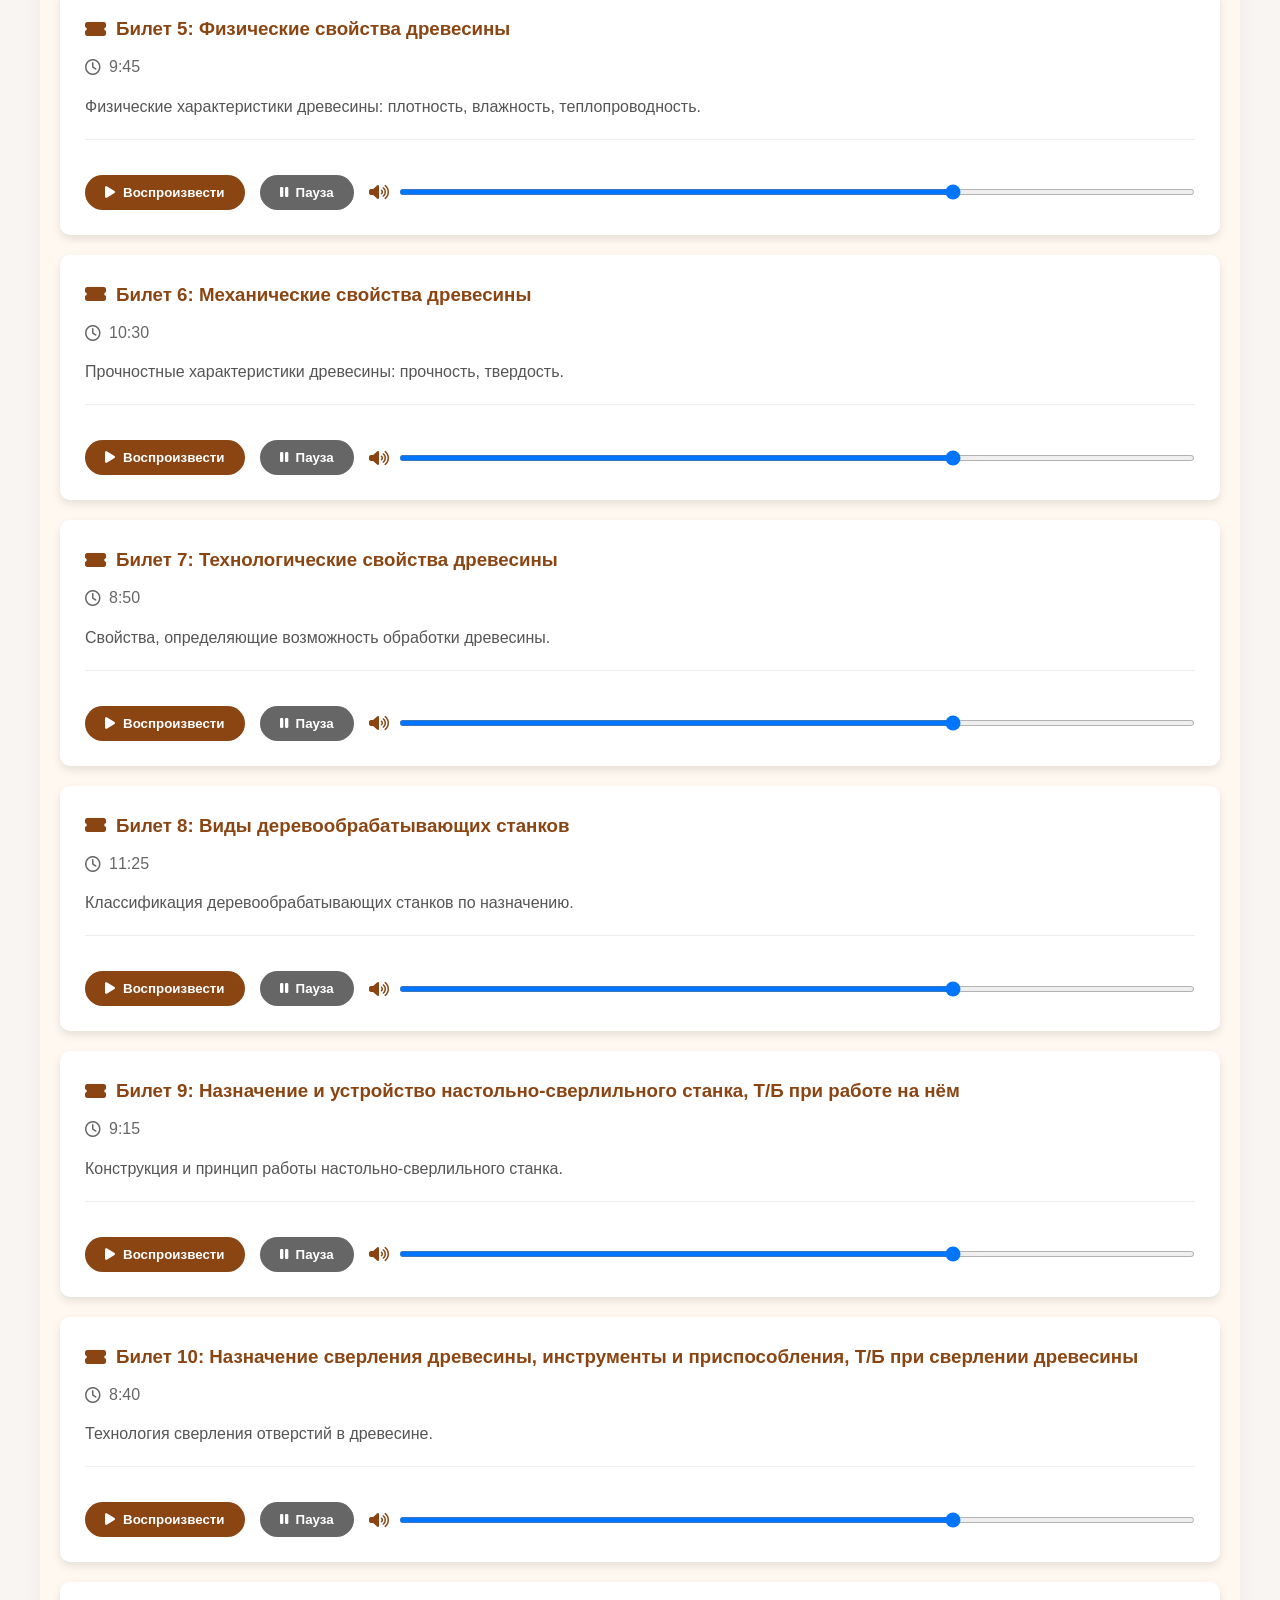
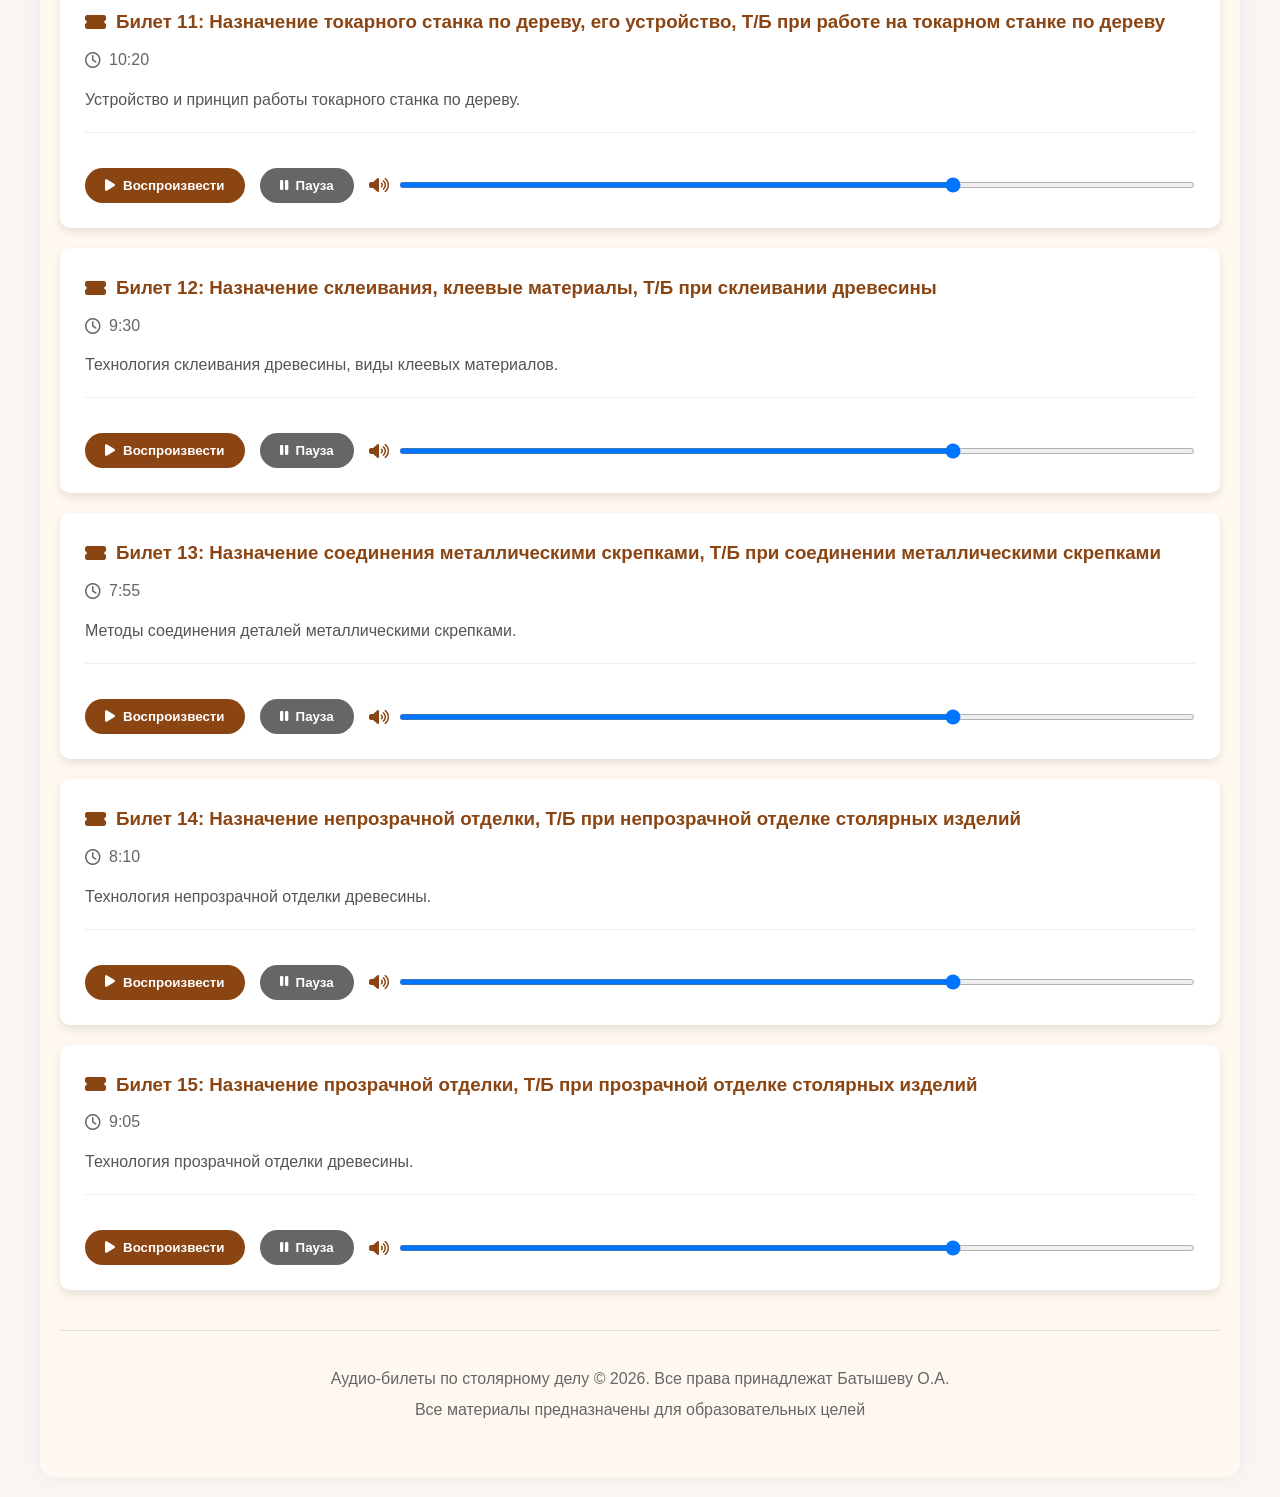
==== commit 1cbe91b0: "Update index.html" ====
--- a/audio_site/index.html
+++ b/audio_site/index.html
@@ -7,7 +7,7 @@
     <link rel="stylesheet" href="css/style.css">
     <link rel="stylesheet" href="https://cdnjs.cloudflare.com/ajax/libs/font-awesome/6.4.0/css/all.min.css">
 </head>
-<body>
+<body class="audio-page">
     <div class="container">
         <header>
             <h1><i class="fas fa-tools"></i> Аудио-билеты по столярному делу</h1>
--- a/audio_site/css/style.css
+++ b/audio_site/css/style.css
@@ -281,3 +281,35 @@
         font-size: 22px;
     }
 }
+/* Плавающая кнопка "На главную" в левом верхнем углу */
+.floating-home-btn {
+    position: fixed;
+    top: 20px;
+    left: 20px;
+    background-color: #D98C2E;
+    color: #FEF6E9;
+    padding: 8px 16px;
+    border-radius: 40px;
+    text-decoration: none;
+    font-weight: 600;
+    font-size: 1rem;
+    display: flex;
+    align-items: center;
+    gap: 6px;
+    box-shadow: 0 4px 10px rgba(0, 0, 0, 0.2);
+    transition: background-color 0.2s, transform 0.2s;
+    z-index: 1000;
+}
+.floating-home-btn:hover {
+    background-color: #C1A585;
+    transform: scale(1.02);
+}
+/* Адаптация для мобильных устройств */
+@media (max-width: 768px) {
+    .floating-home-btn {
+        top: 10px;
+        left: 10px;
+        padding: 6px 12px;
+        font-size: 0.9rem;
+    }
+}
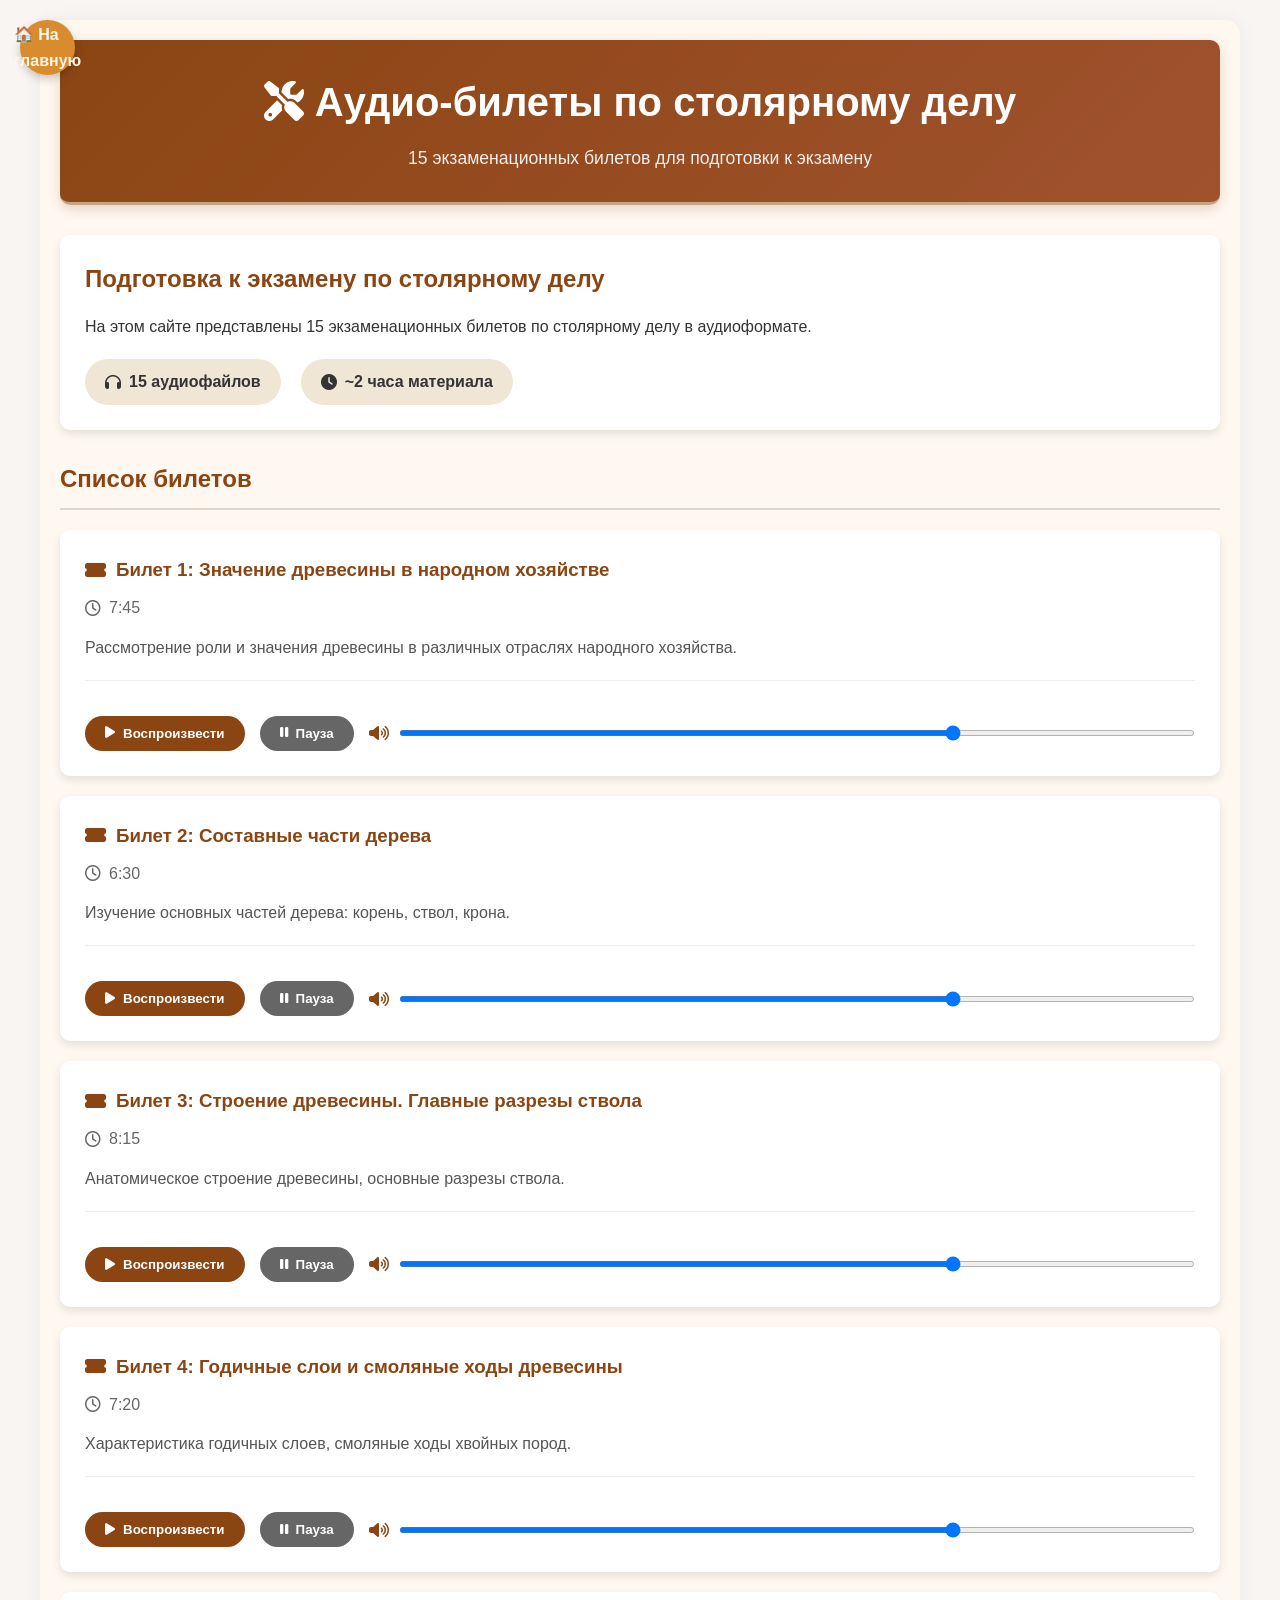
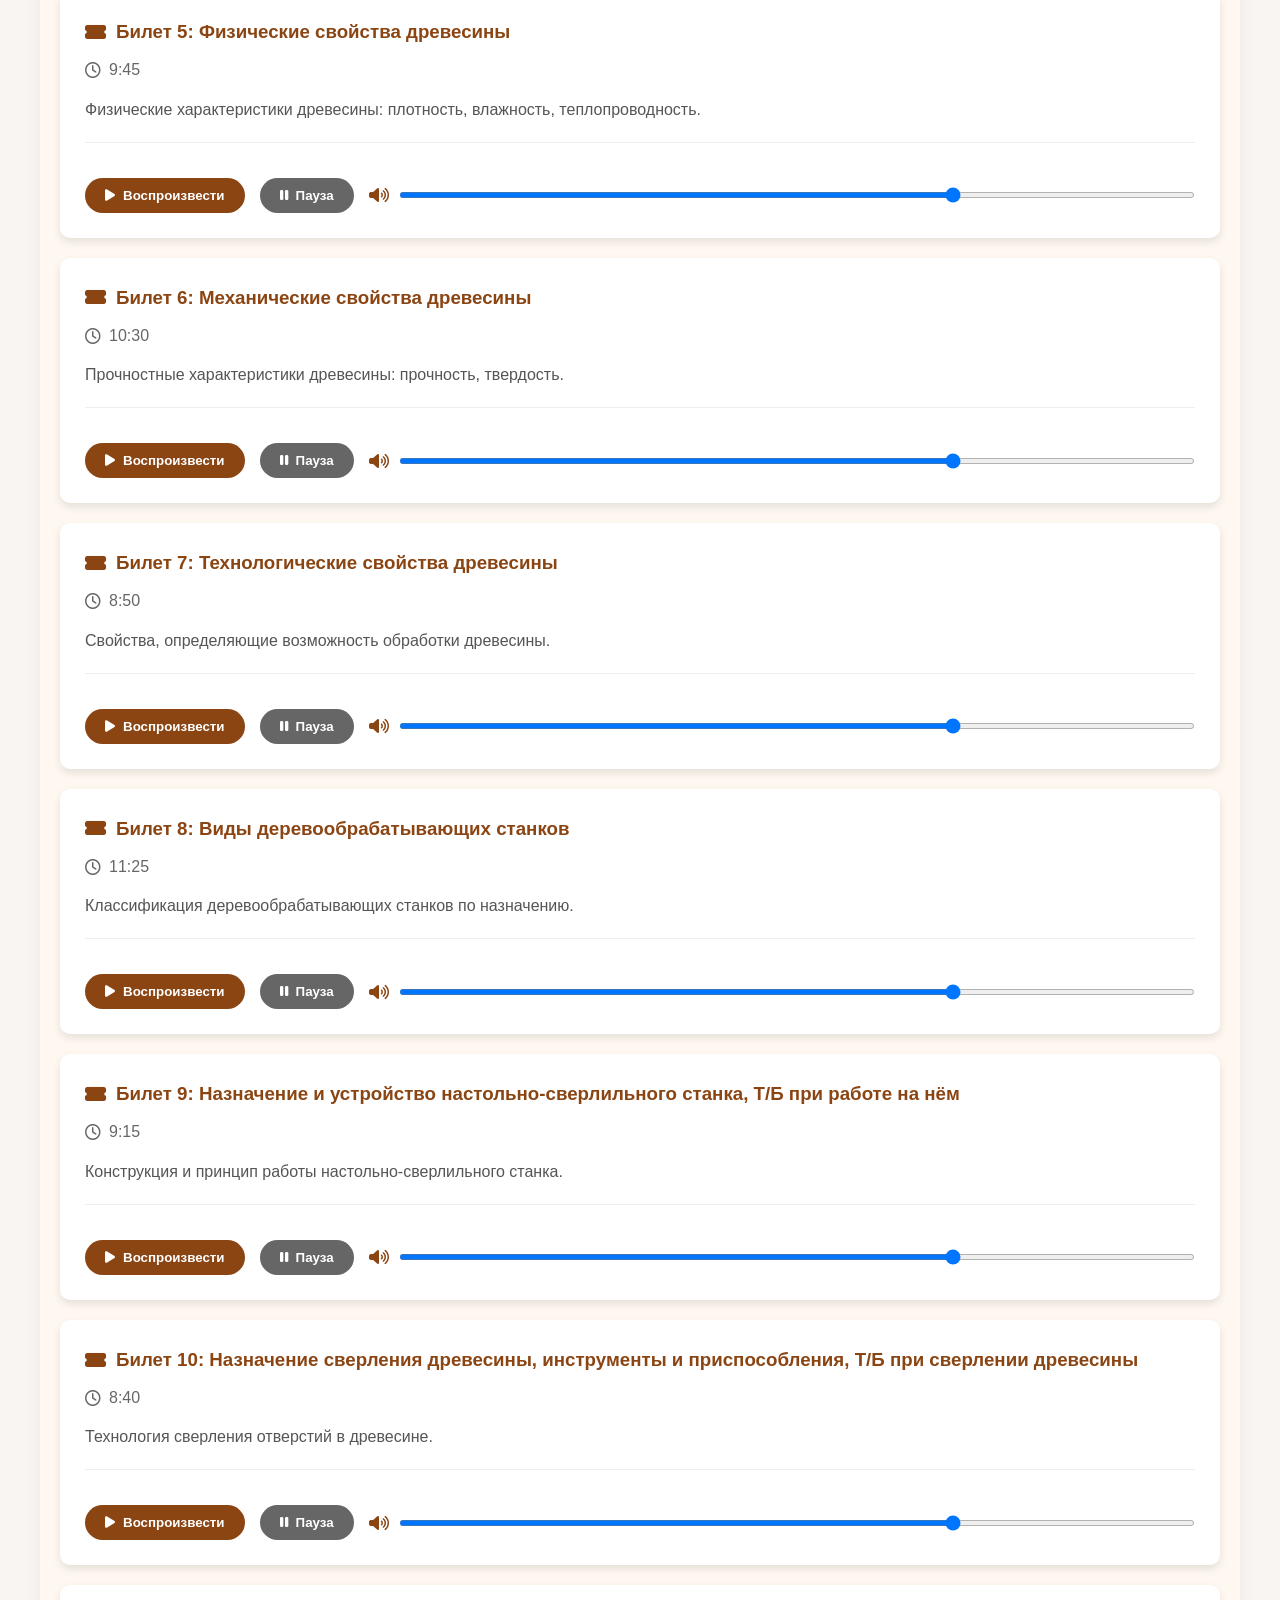
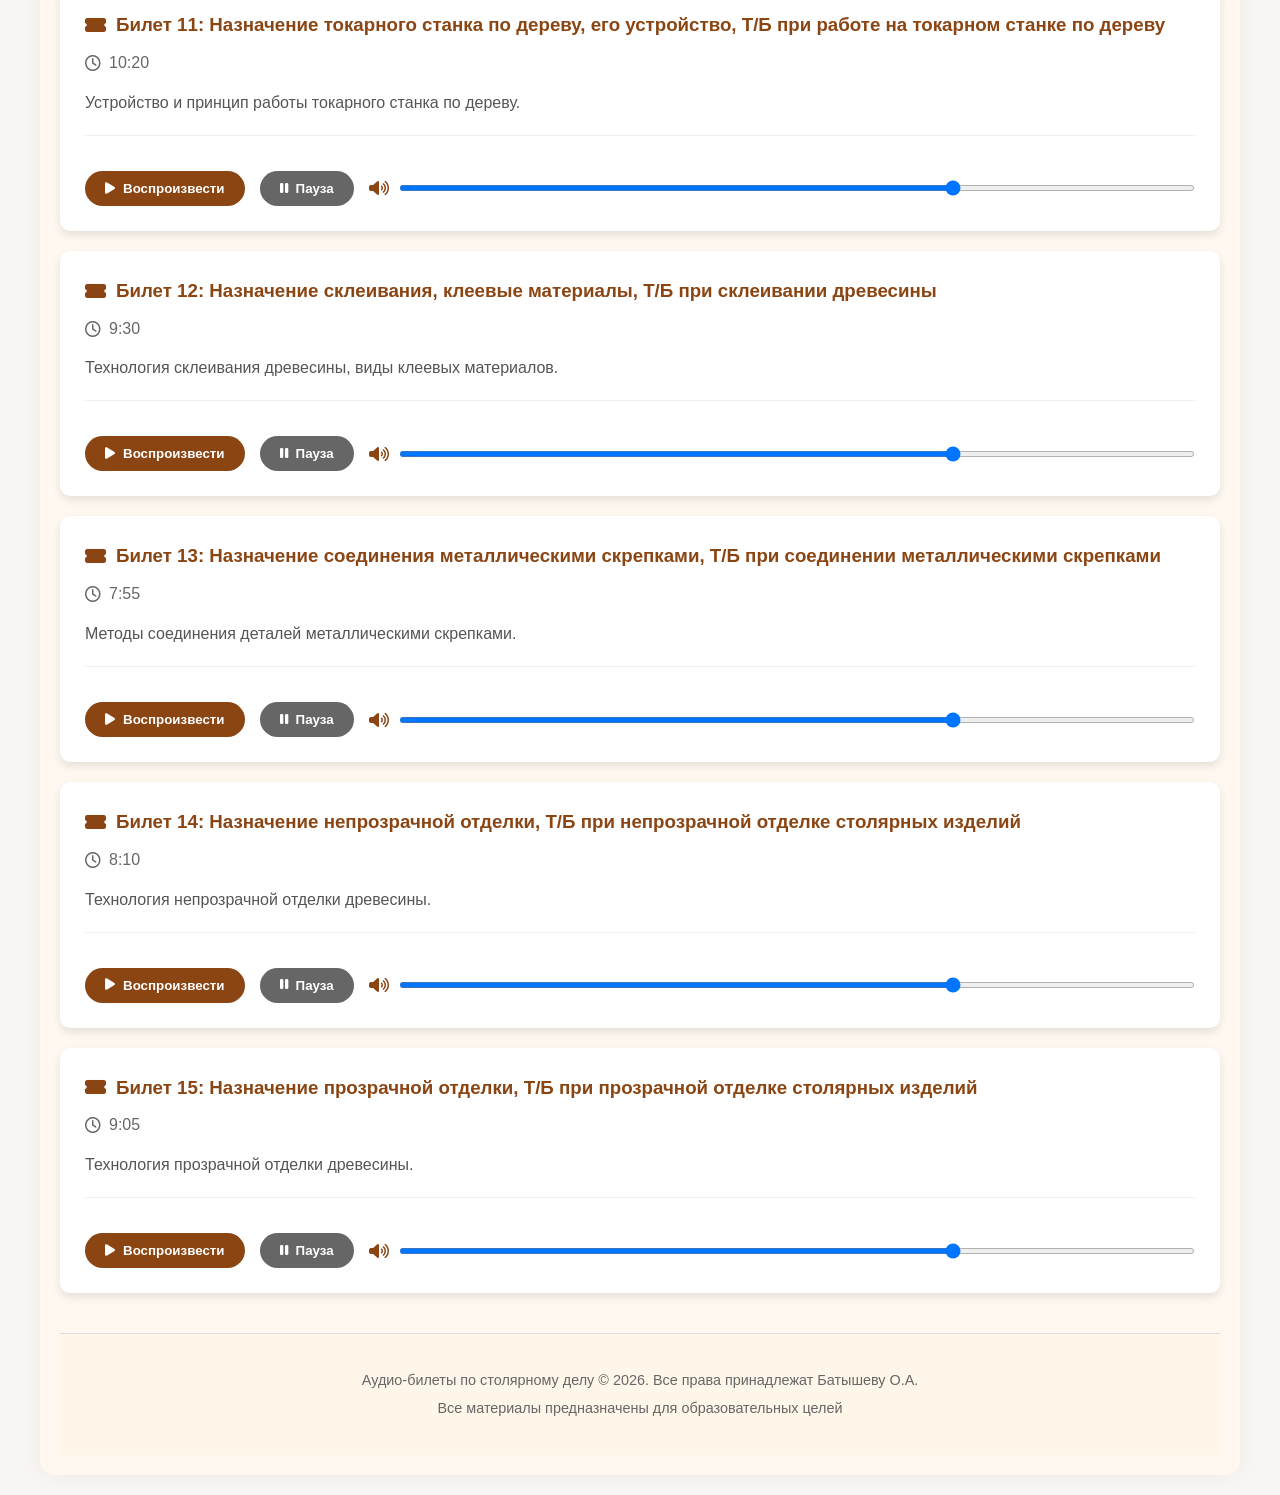
==== commit 0ad5c60b: "Update index.html" ====
--- a/audio_site/index.html
+++ b/audio_site/index.html
@@ -4,6 +4,9 @@
     <meta charset="UTF-8">
     <meta name="viewport" content="width=device-width, initial-scale=1.0">
     <title>Аудио-билеты по столярному делу</title>
+    <!-- Общий стиль портала (фон, меню) -->
+    <link rel="stylesheet" href="../style.css">
+    <!-- Локальные стили аудио-страницы -->
     <link rel="stylesheet" href="css/style.css">
     <link rel="stylesheet" href="https://cdnjs.cloudflare.com/ajax/libs/font-awesome/6.4.0/css/all.min.css">
 </head>
@@ -40,7 +43,7 @@
 
     <script src="js/main.js"></script>
     <script src="../script.js" defer></script>
-<a href="/main-portal/index.html" class="floating-home-btn" title="На главную">🏠</a>
-   <a href="/main-portal/index.html" class="floating-home-btn">🏠 На главную</a> 
+    <!-- Одна кнопка возврата на главную (дубликат удалён) -->
+    <a href="/main-portal/index.html" class="floating-home-btn">🏠 На главную</a>
 </body>
 </html>
--- a/style.css
+++ b/style.css
@@ -0,0 +1,255 @@
+/* ========== ОБЩИЕ СТИЛИ ========== */
+* {
+    margin: 0;
+    padding: 0;
+    box-sizing: border-box;
+}
+
+body {
+    font-family: 'Segoe UI', Tahoma, Geneva, Verdana, sans-serif;
+    background-color: #FEF6E9;
+    color: #4A3B2A;
+    line-height: 1.6;
+}
+
+.container {
+    max-width: 1200px;
+    margin: 0 auto;
+    padding: 0 1rem;
+}
+
+/* ========== ШАПКА И МЕНЮ ========== */
+header {
+    background-color: #FEF6E9;
+    border-bottom: 3px solid #C1A585;
+    padding: 0.75rem 1rem;
+    position: sticky;
+    top: 0;
+    z-index: 100;
+}
+header .container {
+    display: flex;
+    align-items: center;
+    justify-content: space-between;
+    flex-wrap: wrap;
+}
+.header-brand {
+    display: flex;
+    align-items: center;
+    gap: 1rem;
+}
+.logo {
+    max-width: 60px;
+    height: auto;
+    border-radius: 50%;
+    object-fit: contain;
+}
+.header-brand h1 {
+    font-size: 1.5rem;
+    margin: 0;
+    white-space: nowrap;
+}
+.main-menu {
+    display: flex;
+    list-style: none;
+    gap: 1rem;
+    margin: 0;
+    padding: 0;
+}
+.main-menu li a {
+    text-decoration: none;
+    color: #4A3B2A;
+    font-weight: 500;
+    padding: 0.5rem;
+    transition: color 0.2s;
+}
+.main-menu li a:hover,
+.main-menu li a.active {
+    color: #D98C2E;
+}
+
+/* ========== КАРТОЧКИ ПРОЕКТОВ ========== */
+.project-grid {
+    display: grid;
+    grid-template-columns: repeat(auto-fill, minmax(280px, 1fr));
+    gap: 1.5rem;
+    margin: 2rem 0;
+}
+.project-card {
+    background: #fff;
+    border-radius: 12px;
+    padding: 1.5rem;
+    box-shadow: 0 4px 12px rgba(0,0,0,0.05);
+    border: 1px solid #C1A585;
+    text-align: center;
+}
+.project-card h3 {
+    margin-bottom: 0.75rem;
+    color: #4A3B2A;
+}
+.project-card p {
+    margin-bottom: 1.25rem;
+    color: #5a4a3a;
+}
+.btn {
+    display: inline-block;
+    background-color: #D98C2E;
+    color: #fff;
+    text-decoration: none;
+    padding: 0.6rem 1.2rem;
+    border-radius: 30px;
+    transition: background-color 0.2s;
+}
+.btn:hover {
+    background-color: #b8731e;
+}
+
+/* ========== ПОДВАЛ ========== */
+footer {
+    background-color: #FEF6E9;
+    border-top: 1px solid #C1A585;
+    text-align: center;
+    padding: 1.5rem;
+    margin-top: 2rem;
+    color: #5a4a3a;
+    font-size: 0.9rem;
+}
+
+/* ========== АДАПТИВНОСТЬ ========== */
+@media (max-width: 768px) {
+    header .container {
+        flex-direction: column;
+        text-align: center;
+    }
+    .header-brand h1 {
+        white-space: normal;
+        font-size: 1.2rem;
+    }
+    .main-menu {
+        justify-content: center;
+        flex-wrap: wrap;
+    }
+    .project-grid {
+        grid-template-columns: 1fr;
+    }
+}
+/* Скрыть главное меню на странице достижений */
+body.hide-main-menu nav {
+    display: none;
+}
+/* Плавающая кнопка "На главную" в левом верхнем углу */
+.floating-home-btn {
+    position: fixed;
+    top: 20px;
+    left: 20px;
+    background-color: #D98C2E;
+    color: #FEF6E9;
+    padding: 8px 16px;
+    border-radius: 40px;
+    text-decoration: none;
+    font-weight: 600;
+    font-size: 1rem;
+    display: flex;
+    align-items: center;
+    gap: 6px;
+    box-shadow: 0 4px 10px rgba(0, 0, 0, 0.2);
+    transition: background-color 0.2s, transform 0.2s;
+    z-index: 1000;
+}
+.floating-home-btn:hover {
+    background-color: #C1A585;
+    transform: scale(1.02);
+}
+/* Адаптация для мобильных устройств */
+@media (max-width: 768px) {
+    .floating-home-btn {
+        top: 10px;
+        left: 10px;
+        padding: 6px 12px;
+        font-size: 0.9rem;
+    }
+}
+body.home-page::before {
+    background-image: url('assets/backgrounds/main-bg.jpg');
+}
+@media (max-width: 768px) {
+    body.home-page::before {
+        background-image: url('assets/backgrounds/main-bg-mobile.jpg');
+    }
+}
+/* ========== ФОНОВЫЕ ИЗОБРАЖЕНИЯ ========== */
+body {
+    position: relative;
+}
+body::before {
+    content: '';
+    position: fixed;
+    top: 0;
+    left: 0;
+    width: 100%;
+    height: 100%;
+    background-size: cover;
+    background-position: center;
+    background-attachment: fixed;
+    opacity: 0.7;               /* прозрачность, чтобы текст был читаем */
+    z-index: -1;
+    pointer-events: none;
+}
+
+/* Главная страница */
+body.home-page::before {
+    background-image: url('assets/backgrounds/main-bg.jpg');
+}
+
+/* Мобильная версия */
+@media (max-width: 768px) {
+    body.home-page::before {
+        background-image: url('assets/backgrounds/main-bg-mobile.jpg');
+    }
+}
+/* Цвета текста на главной странице */
+#home h2 {
+    color: #000000; /* янтарный для заголовка */
+}
+#home p, #home li {
+    color: #000000; /* горький шоколад для основного текста */
+}
+/* ========== ФОН ДЛЯ СТРАНИЦЫ ДОСТИЖЕНИЙ ========== */
+body.achievements-page::before {
+    background-image: url('assets/backgrounds/achievements-bg.jpg');
+}
+
+@media (max-width: 768px) {
+    body.achievements-page::before {
+        background-image: url('assets/backgrounds/achievements-bg-mobile.jpg');
+    }
+}
+
+/* ========== СКРЫТИЕ МЕНЮ НА НЕКОТОРЫХ СТРАНИЦАХ ========== */
+.hide-main-menu nav {
+    display: none;
+}
+#home h2 {
+    color: #000000; /* или любой другой цвет */
+}
+#home p, #home ul {
+    color: #000000;
+}
+body.gallery-page::before {
+    background-image: url('assets/backgrounds/gallery-bg.jpg');
+}
+
+@media (max-width: 768px) {
+    body.gallery-page::before {
+        background-image: url('assets/backgrounds/gallery-bg-mobile.jpg');
+    }
+}
+body.gallery-page::before {
+    background-image: url('assets/backgrounds/gallery-bg.jpg');
+}
+
+@media (max-width: 768px) {
+    body.gallery-page::before {
+        background-image: url('assets/backgrounds/gallery-bg-mobile.jpg');
+    }
+}
